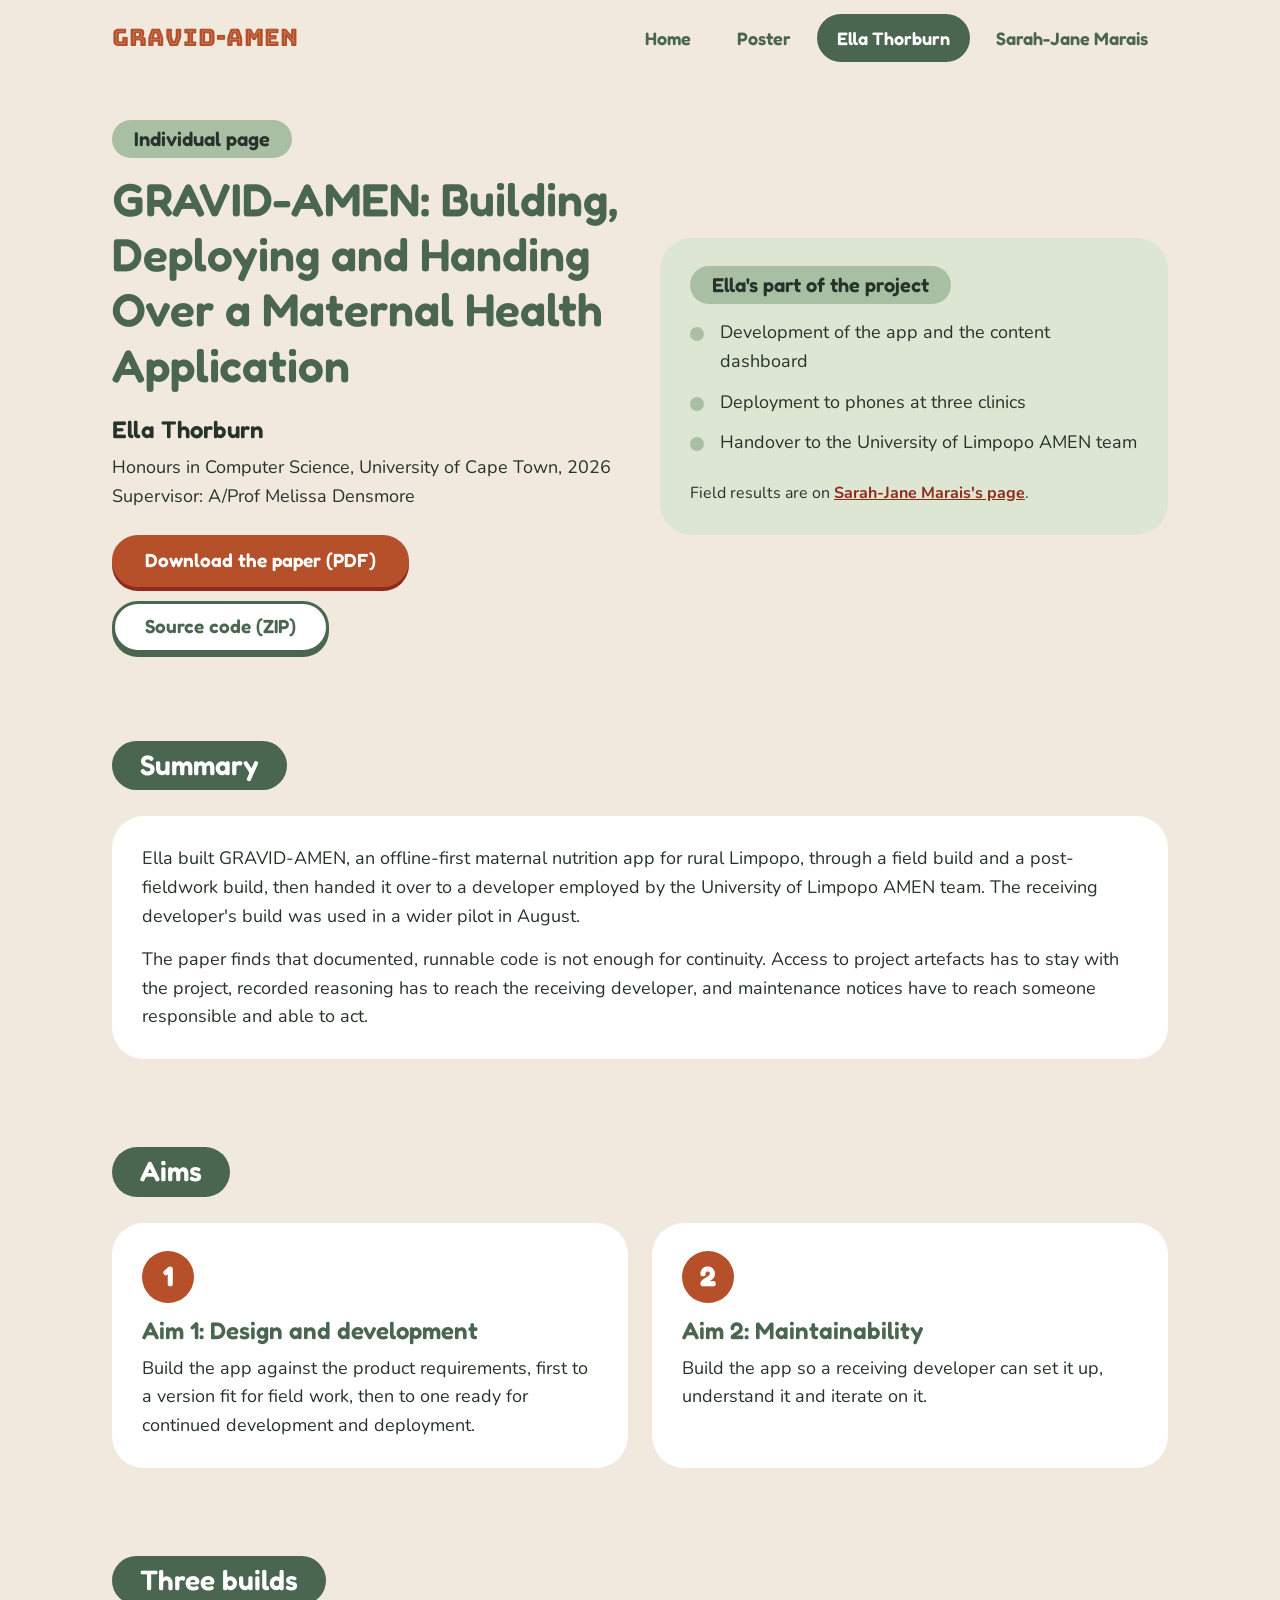
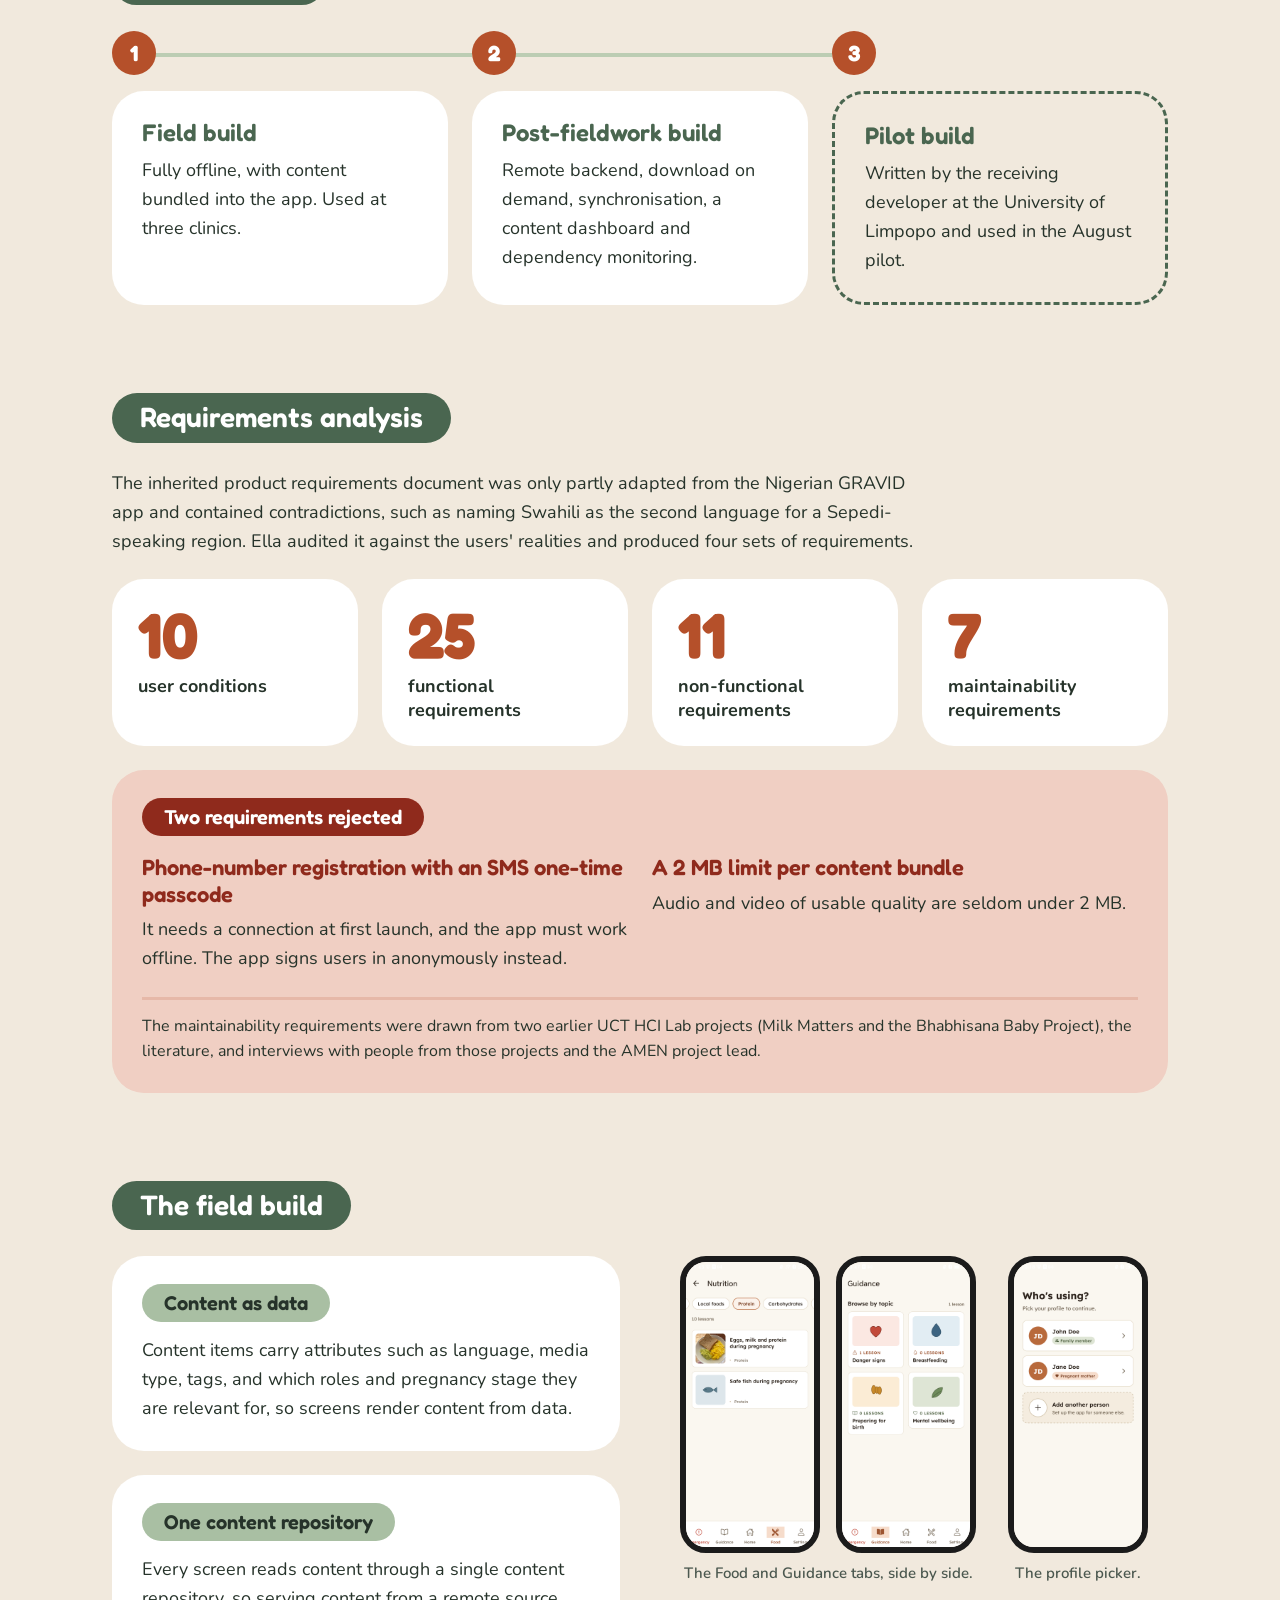
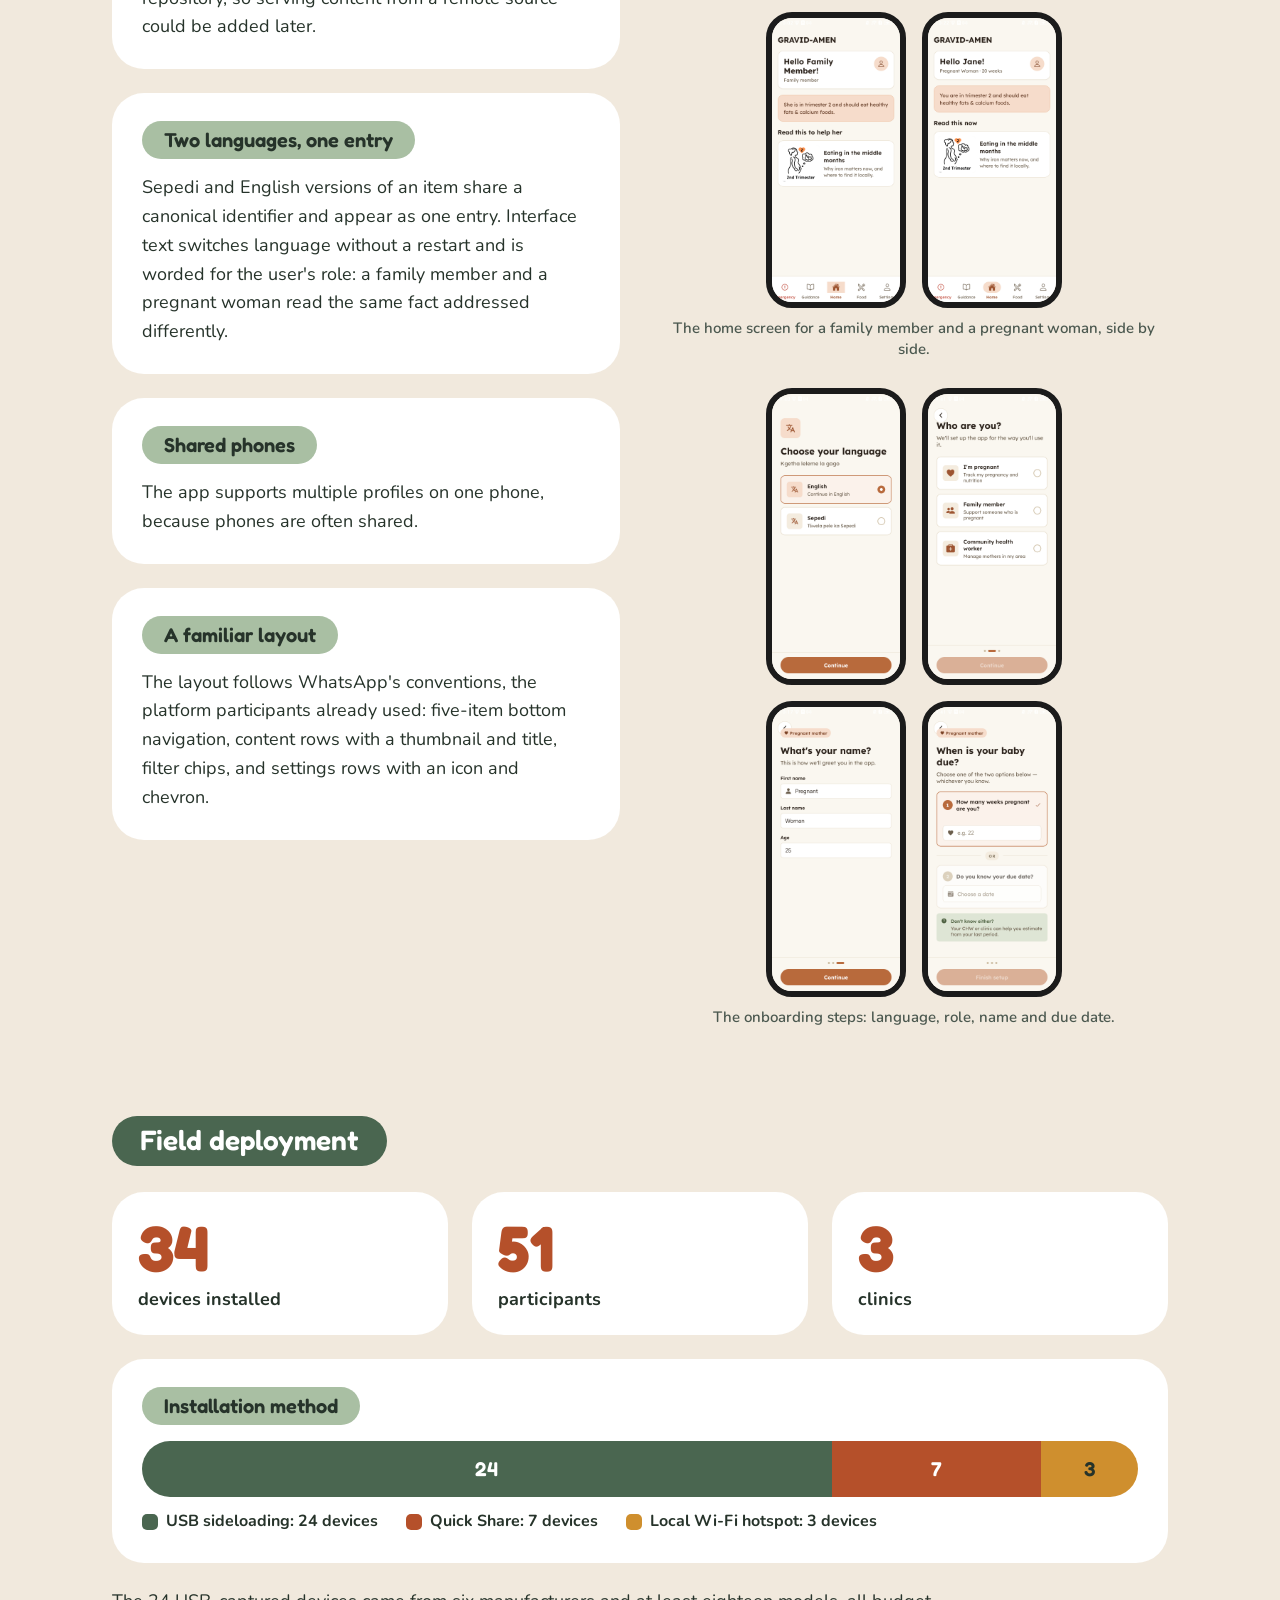
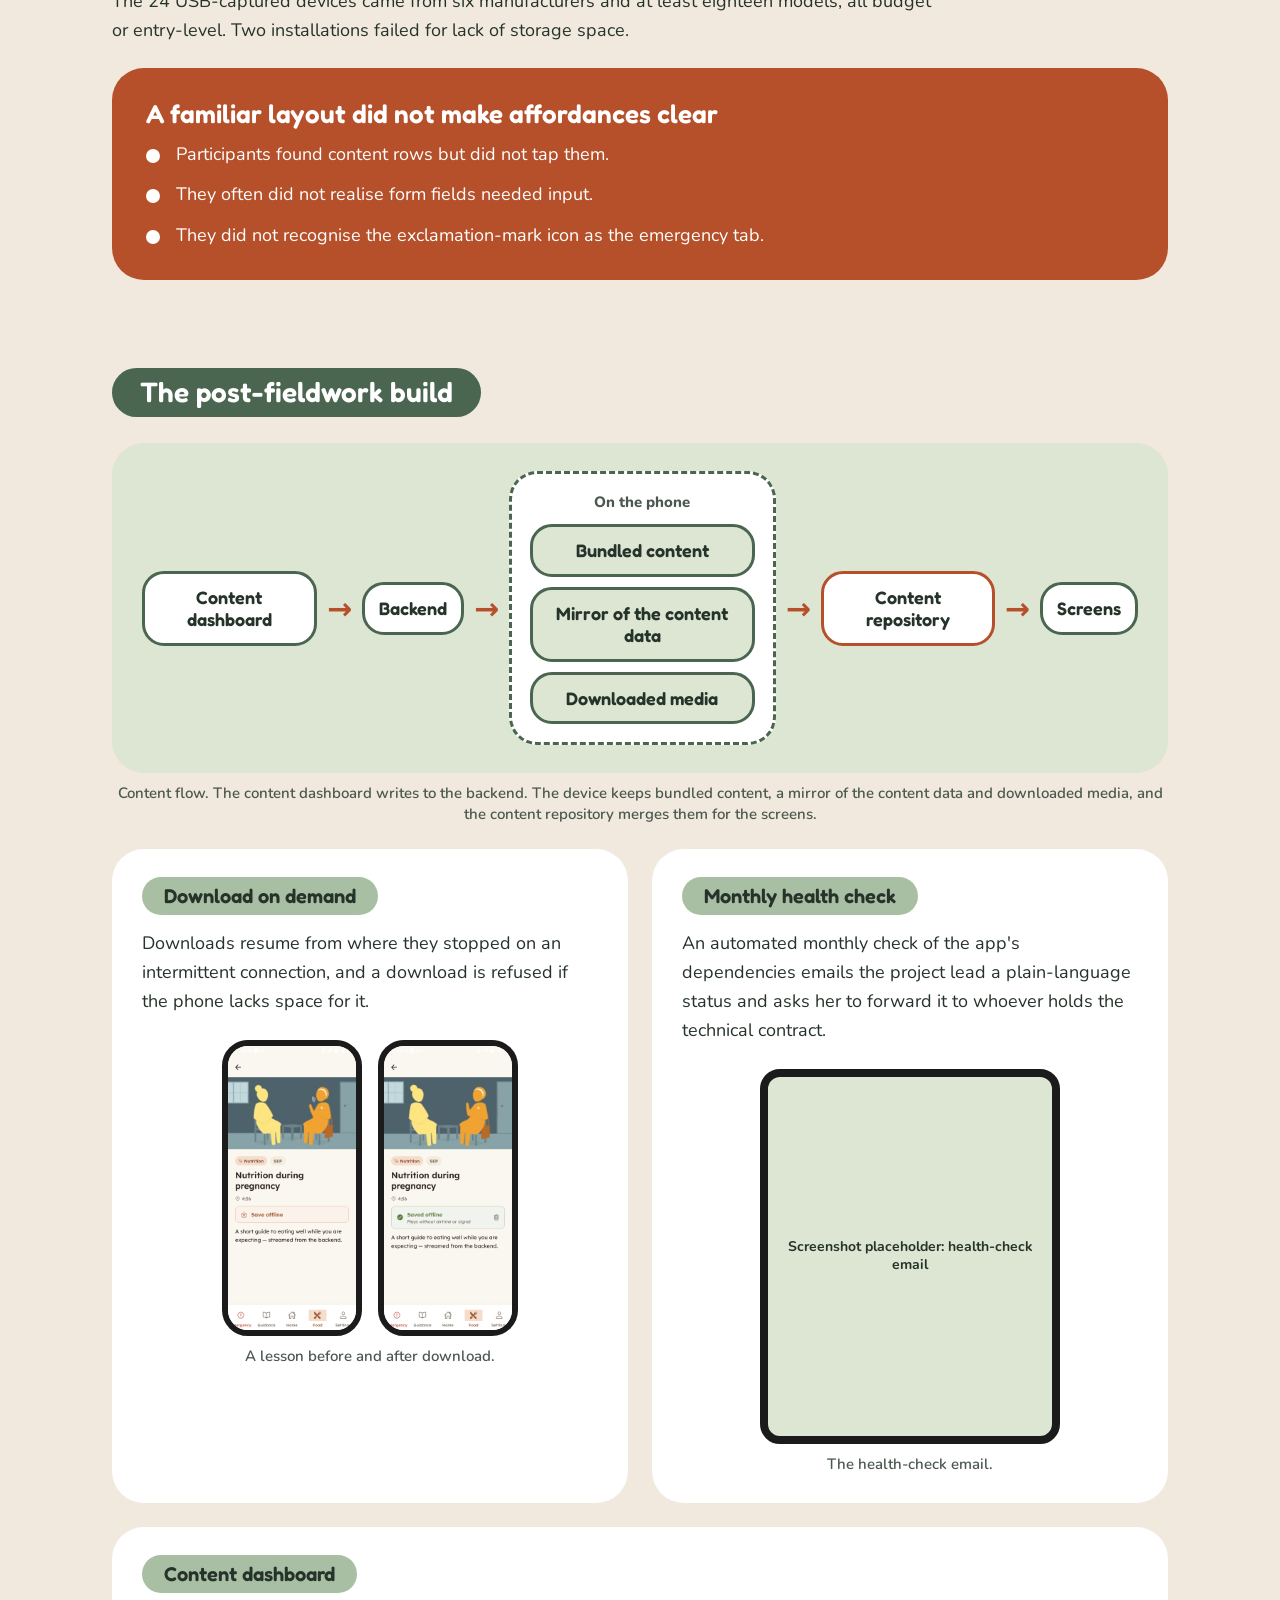
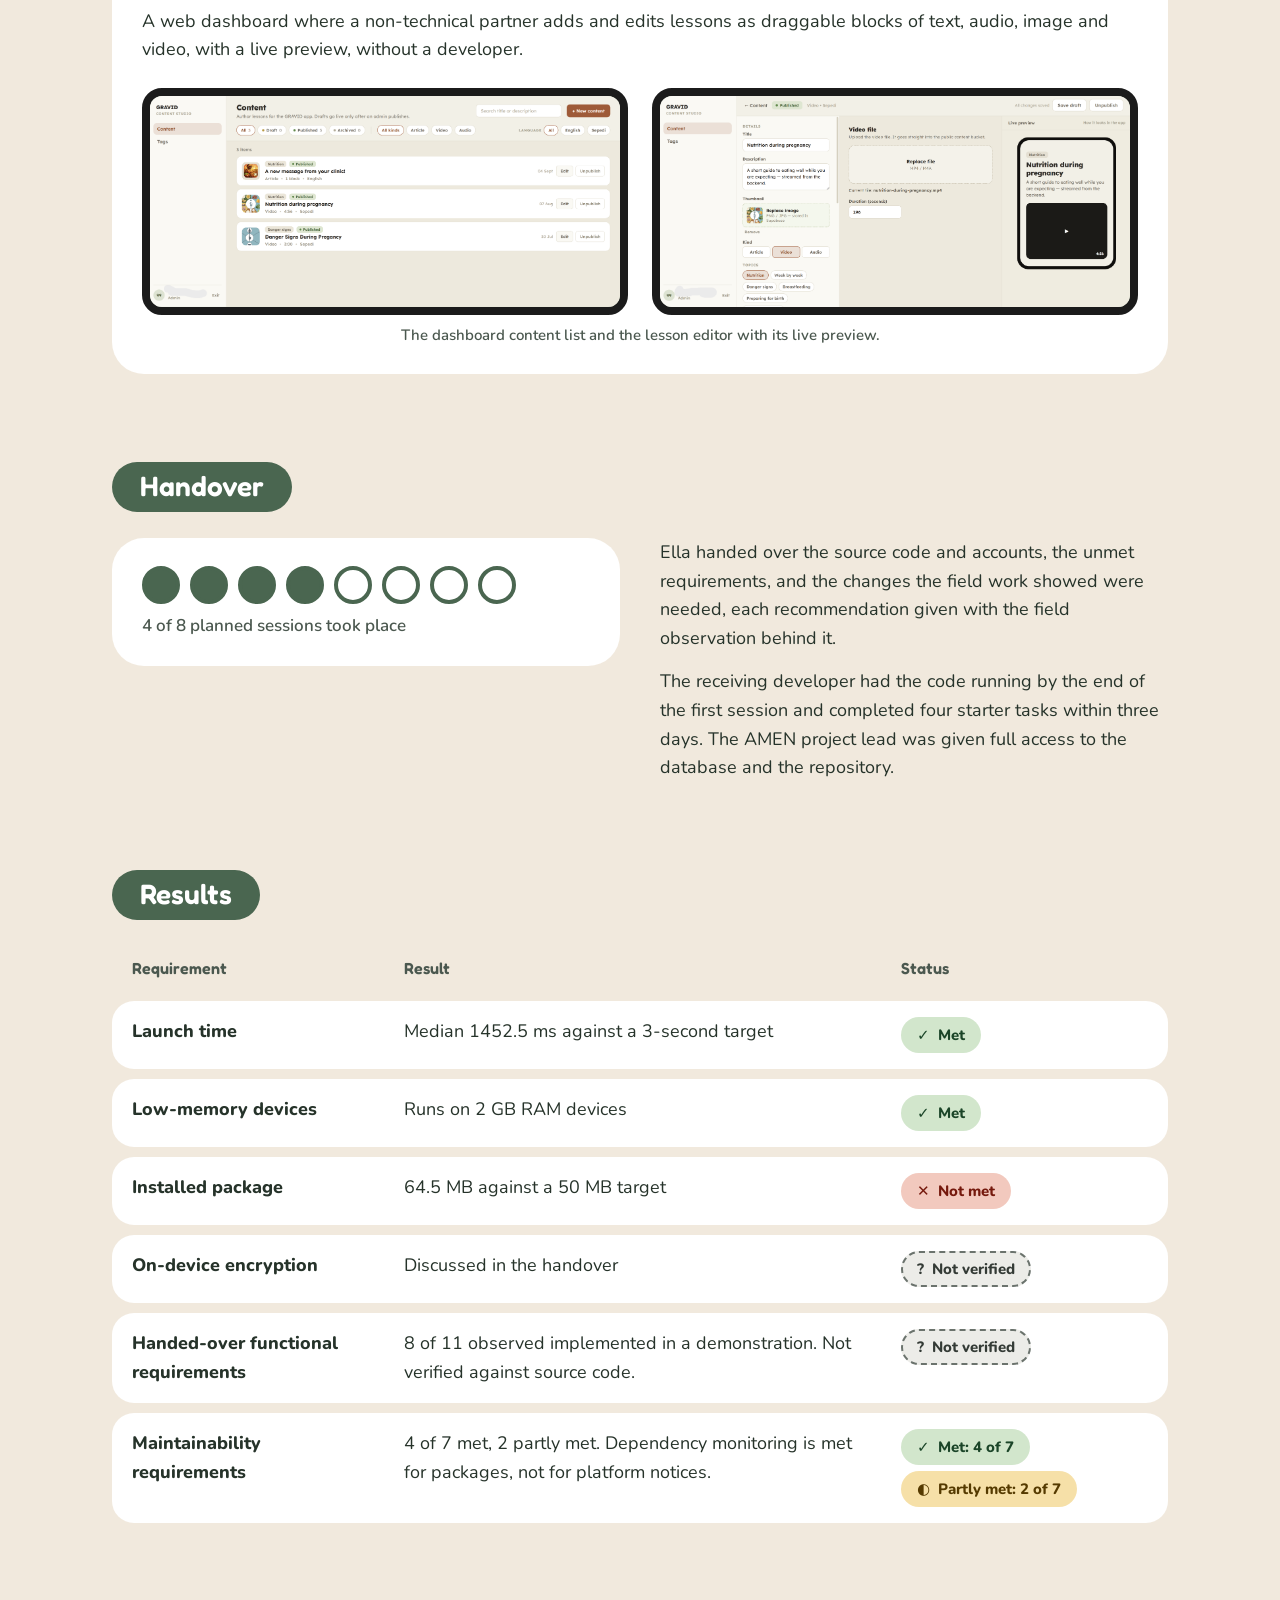
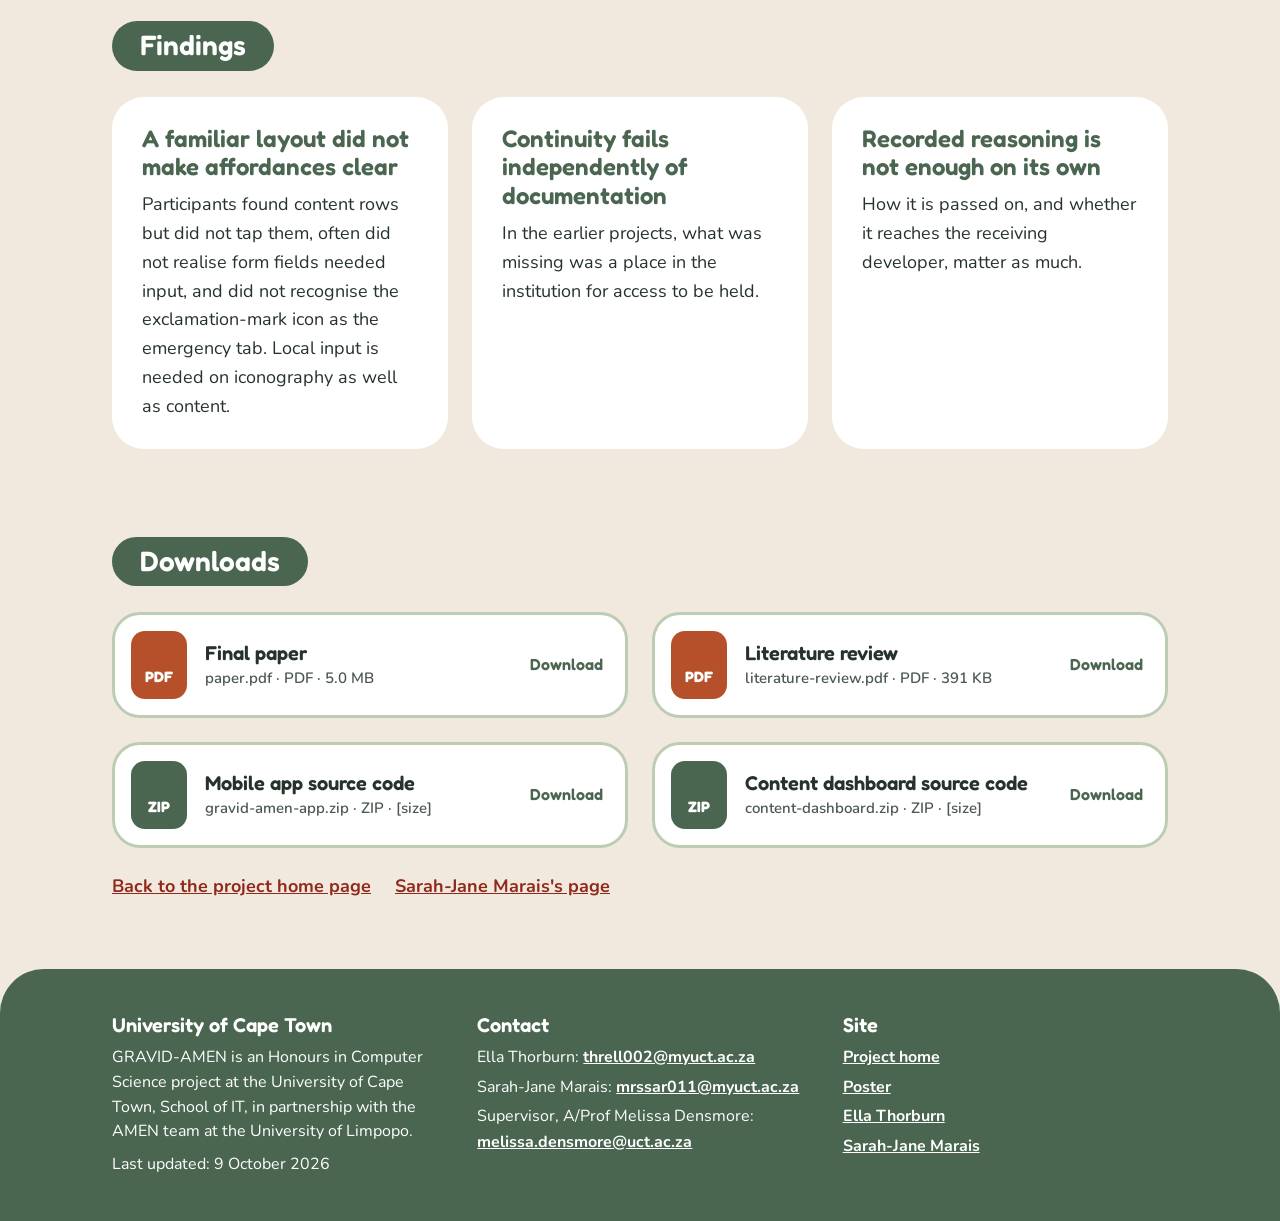
==== ella/index.html @ afd16f8b "initializing" ====
<!DOCTYPE html>
<html lang="en">
<head>
<meta charset="utf-8">
<meta name="viewport" content="width=device-width, initial-scale=1">
<title>Ella Thorburn | GRAVID-AMEN</title>
<meta name="description" content="Ella Thorburn's individual work on GRAVID-AMEN: building, deploying and handing over an offline-first maternal health application.">
<link rel="stylesheet" href="../css/style.css">
</head>
<body>
<a class="skip" href="#main">Skip to content</a>

<header class="nav-wrap">
<nav class="nav" aria-label="Main">
<a class="brand" href="../index.html">GRAVID-AMEN</a>
<ul class="nav-links">
<li><a href="../index.html">Home</a></li>
<li><a href="../poster.html">Poster</a></li>
<li><a class="cur" href="index.html" aria-current="page">Ella Thorburn</a></li>
<li><a href="../sarah/index.html">Sarah-Jane Marais</a></li>
</ul>
<details class="nav-menu">
<summary><span class="burger" aria-hidden="true"></span>Menu</summary>
<ul>
<li><a href="../index.html">Home</a></li>
<li><a href="../poster.html">Poster</a></li>
<li><a class="cur" href="index.html" aria-current="page">Ella Thorburn</a></li>
<li><a href="../sarah/index.html">Sarah-Jane Marais</a></li>
</ul>
</details>
</nav>
</header>

<main id="main">

<!-- 1. Header -->
<section class="sec" aria-labelledby="ella-h">
<div class="wrap">
<div class="split stretch">
<div>
<p class="pill-sub">Individual page</p>
<h1 class="page-title" id="ella-h">GRAVID-AMEN: Building, Deploying and Handing Over a Maternal Health Application</h1>
<p class="byline">Ella Thorburn</p>
<p>Honours in Computer Science, University of Cape Town, 2026<br>Supervisor: A/Prof Melissa Densmore</p>
<div class="row mt">
<a class="btn primary" href="docs/paper.pdf">Download the paper (PDF)</a>
<a class="btn secondary" href="#downloads">Source code (ZIP)</a>
</div>
</div>
<div class="card soft centre">
<h2 class="pill-sub">Ella's part of the project</h2>
<ul class="dots">
<li>Development of the app and the content dashboard</li>
<li>Deployment to phones at three clinics</li>
<li>Handover to the University of Limpopo AMEN team</li>
</ul>
<p class="small mt">Field results are on <a class="lnk" href="../sarah/index.html">Sarah-Jane Marais's page</a>.</p>
</div>
</div>
</div>
</section>

<!-- 2. Summary -->
<section class="sec" aria-labelledby="sum-h">
<div class="wrap">
<div class="sec-head"><h2 class="pill" id="sum-h">Summary</h2></div>
<div class="card">
<p>Ella built GRAVID-AMEN, an offline-first maternal nutrition app for rural Limpopo, through a field build and a post-fieldwork build, then handed it over to a developer employed by the University of Limpopo AMEN team. The receiving developer's build was used in a wider pilot in August.</p>
<p>The paper finds that documented, runnable code is not enough for continuity. Access to project artefacts has to stay with the project, recorded reasoning has to reach the receiving developer, and maintenance notices have to reach someone responsible and able to act.</p>
</div>
</div>
</section>

<!-- 3. Aims -->
<section class="sec" aria-labelledby="aims-h">
<div class="wrap">
<div class="sec-head"><h2 class="pill" id="aims-h">Aims</h2></div>
<div class="g2">
<div class="card"><div class="letter round" aria-hidden="true">1</div><h3>Aim 1: Design and development</h3><p>Build the app against the product requirements, first to a version fit for field work, then to one ready for continued development and deployment.</p></div>
<div class="card"><div class="letter round" aria-hidden="true">2</div><h3>Aim 2: Maintainability</h3><p>Build the app so a receiving developer can set it up, understand it and iterate on it.</p></div>
</div>
</div>
</section>

<!-- 4. Three builds -->
<section class="sec" aria-labelledby="builds-h">
<div class="wrap">
<div class="sec-head"><h2 class="pill" id="builds-h">Three builds</h2></div>
<ol class="tl">
<li class="tl-item">
<div class="tl-dot" aria-hidden="true">1</div>
<div class="card"><h3>Field build</h3><p>Fully offline, with content bundled into the app. Used at three clinics.</p></div>
</li>
<li class="tl-item">
<div class="tl-dot" aria-hidden="true">2</div>
<div class="card"><h3>Post-fieldwork build</h3><p>Remote backend, download on demand, synchronisation, a content dashboard and dependency monitoring.</p></div>
</li>
<li class="tl-item outline">
<div class="tl-dot" aria-hidden="true">3</div>
<div class="card"><h3>Pilot build</h3><p>Written by the receiving developer at the University of Limpopo and used in the August pilot.</p></div>
</li>
</ol>
</div>
</section>

<!-- 5. Requirements analysis -->
<section class="sec" aria-labelledby="req-h">
<div class="wrap">
<div class="sec-head"><h2 class="pill" id="req-h">Requirements analysis</h2></div>
<p class="measure">The inherited product requirements document was only partly adapted from the Nigerian GRAVID app and contained contradictions, such as naming Swahili as the second language for a Sepedi-speaking region. Ella audited it against the users' realities and produced four sets of requirements.</p>
<div class="g4 mt">
<div class="stat"><span class="num">10</span><span class="lbl">user conditions</span></div>
<div class="stat"><span class="num">25</span><span class="lbl">functional requirements</span></div>
<div class="stat"><span class="num">11</span><span class="lbl">non-functional requirements</span></div>
<div class="stat"><span class="num">7</span><span class="lbl">maintainability requirements</span></div>
</div>
<div class="card warm mt">
<h3 class="pill-sub brick">Two requirements rejected</h3>
<div class="g2">
<div>
<h4>Phone-number registration with an SMS one-time passcode</h4>
<p>It needs a connection at first launch, and the app must work offline. The app signs users in anonymously instead.</p>
</div>
<div>
<h4>A 2 MB limit per content bundle</h4>
<p>Audio and video of usable quality are seldom under 2 MB.</p>
</div>
</div>
<p class="small mt note-top">The maintainability requirements were drawn from two earlier UCT HCI Lab projects (Milk Matters and the Bhabhisana Baby Project), the literature, and interviews with people from those projects and the AMEN project lead.</p>
</div>
</div>
</section>

<!-- 6. The field build -->
<section class="sec" aria-labelledby="fb-h">
<div class="wrap">
<div class="sec-head"><h2 class="pill" id="fb-h">The field build</h2></div>
<div class="split">
<div class="stack">
<div class="card"><h3 class="pill-sub">Content as data</h3><p>Content items carry attributes such as language, media type, tags, and which roles and pregnancy stage they are relevant for, so screens render content from data.</p></div>
<div class="card"><h3 class="pill-sub">One content repository</h3><p>Every screen reads content through a single content repository, so serving content from a remote source could be added later.</p></div>
<div class="card"><h3 class="pill-sub">Two languages, one entry</h3><p>Sepedi and English versions of an item share a canonical identifier and appear as one entry. Interface text switches language without a restart and is worded for the user's role: a family member and a pregnant woman read the same fact addressed differently.</p></div>
<div class="card"><h3 class="pill-sub">Shared phones</h3><p>The app supports multiple profiles on one phone, because phones are often shared.</p></div>
<div class="card"><h3 class="pill-sub">A familiar layout</h3><p>The layout follows WhatsApp's conventions, the platform participants already used: five-item bottom navigation, content rows with a thumbnail and title, filter chips, and settings rows with an icon and chevron.</p></div>
</div>
<div class="figs">
<figure class="fig">
<div class="shots">
<a class="phone sm shot" href="../images/app-food-filter.jpg"><img src="../images/app-food-filter.jpg" alt="The Food tab: the Nutrition lesson list with the Protein filter chip selected, showing two lessons as rows with a thumbnail and title" width="720" height="1600"></a>
<a class="phone sm shot" href="../images/app-guidance.jpg"><img src="../images/app-guidance.jpg" alt="The Guidance tab: a grid of four topic tiles, Danger signs, Breastfeeding, Preparing for birth and Mental wellbeing" width="720" height="1600"></a>
</div>
<figcaption class="cap">The Food and Guidance tabs, side by side.</figcaption>
</figure>
<figure class="fig">
<div class="shots">
<a class="phone sm shot" href="../images/app-profile-picker.jpg"><img src="../images/app-profile-picker.jpg" alt="The profile picker, titled Who's using?, listing a family member profile and a pregnant mother profile, with an option to add another person" width="720" height="1600"></a>
</div>
<figcaption class="cap">The profile picker.</figcaption>
</figure>
<figure class="fig">
<div class="shots">
<a class="phone sm shot" href="../images/app-home-family.jpg"><img src="../images/app-home-family.jpg" alt="Home screen for a family member: Hello Family Member! She is in trimester 2 and should eat healthy fats and calcium foods. Read this to help her." width="720" height="1600"></a>
<a class="phone sm shot" href="../images/app-home-pregnant.jpg"><img src="../images/app-home-pregnant.jpg" alt="Home screen for a pregnant woman: Hello Jane! You are in trimester 2 and should eat healthy fats and calcium foods. Read this now." width="720" height="1600"></a>
</div>
<figcaption class="cap">The home screen for a family member and a pregnant woman, side by side.</figcaption>
</figure>
<figure class="fig">
<div class="shots two">
<a class="phone sm shot" href="../images/app-onboarding-1-language.jpg"><img src="../images/app-onboarding-1-language.jpg" alt="Onboarding: choose your language, English or Sepedi" width="720" height="1600"></a>
<a class="phone sm shot" href="../images/app-onboarding-2-role.jpg"><img src="../images/app-onboarding-2-role.jpg" alt="Onboarding: Who are you? I'm pregnant, Family member, or Community health worker" width="720" height="1600"></a>
<a class="phone sm shot" href="../images/app-onboarding-3-name.jpg"><img src="../images/app-onboarding-3-name.jpg" alt="Onboarding: What's your name? Fields for first name, last name and age" width="720" height="1600"></a>
<a class="phone sm shot" href="../images/app-onboarding-4-due-date.jpg"><img src="../images/app-onboarding-4-due-date.jpg" alt="Onboarding: When is your baby due? Enter weeks pregnant or choose a due date" width="720" height="1600"></a>
</div>
<figcaption class="cap">The onboarding steps: language, role, name and due date.</figcaption>
</figure>
</div>
</div>
</div>
</section>

<!-- 7. Field deployment -->
<section class="sec" aria-labelledby="fd-h">
<div class="wrap">
<div class="sec-head"><h2 class="pill" id="fd-h">Field deployment</h2></div>
<div class="g3">
<div class="stat"><span class="num">34</span><span class="lbl">devices installed</span></div>
<div class="stat"><span class="num">51</span><span class="lbl">participants</span></div>
<div class="stat"><span class="num">3</span><span class="lbl">clinics</span></div>
</div>
<div class="card mt">
<h3 class="pill-sub">Installation method</h3>
<div class="bar" role="img" aria-label="Stacked bar of installation method: 24 devices by USB sideloading, 7 by Quick Share, 3 by local Wi-Fi hotspot">
<div class="c-sage f24">24</div>
<div class="c-terra f7">7</div>
<div class="c-gold f3">3</div>
</div>
<ul class="legend">
<li><span class="sw c-sage"></span>USB sideloading: 24 devices</li>
<li><span class="sw c-terra"></span>Quick Share: 7 devices</li>
<li><span class="sw c-gold"></span>Local Wi-Fi hotspot: 3 devices</li>
</ul>
</div>
<p class="mt measure">The 24 USB-captured devices came from six manufacturers and at least eighteen models, all budget or entry-level. Two installations failed for lack of storage space.</p>
<div class="band mt">
<h3>A familiar layout did not make affordances clear</h3>
<ul class="dots white">
<li>Participants found content rows but did not tap them.</li>
<li>They often did not realise form fields needed input.</li>
<li>They did not recognise the exclamation-mark icon as the emergency tab.</li>
</ul>
</div>
</div>
</section>

<!-- 8. The post-fieldwork build -->
<section class="sec" aria-labelledby="pf-h">
<div class="wrap">
<div class="sec-head"><h2 class="pill" id="pf-h">The post-fieldwork build</h2></div>

<figure class="fig">
<!-- Diagram to be supplied: replace the inner .flow div with
     <img src="../images/content-flow.svg" alt="..." width="..." height="..."> -->
<div class="card soft">
<div class="flow" role="img" aria-label="Content flow diagram: the content dashboard writes to the backend. On the phone, bundled content, a mirror of the content data and downloaded media are merged by the content repository for the screens.">
<div class="fbox">Content dashboard</div>
<span class="arrow" aria-hidden="true">→</span>
<div class="fbox">Backend</div>
<span class="arrow" aria-hidden="true">→</span>
<div class="fdev">
<span class="tag">On the phone</span>
<div class="fbox soft">Bundled content</div>
<div class="fbox soft">Mirror of the content data</div>
<div class="fbox soft">Downloaded media</div>
</div>
<span class="arrow" aria-hidden="true">→</span>
<div class="fbox accent">Content repository</div>
<span class="arrow" aria-hidden="true">→</span>
<div class="fbox">Screens</div>
</div>
</div>
<figcaption class="cap">Content flow. The content dashboard writes to the backend. The device keeps bundled content, a mirror of the content data and downloaded media, and the content repository merges them for the screens.</figcaption>
</figure>

<div class="g2 mt">
<div class="card">
<h3 class="pill-sub">Download on demand</h3>
<p>Downloads resume from where they stopped on an intermittent connection, and a download is refused if the phone lacks space for it.</p>
<figure class="fig mt">
<div class="shots">
<a class="phone sm shot" href="../images/app-lesson-before-download.jpg"><img src="../images/app-lesson-before-download.jpg" alt="A video lesson, Nutrition during pregnancy, with a Save offline button" width="720" height="1600"></a>
<a class="phone sm shot" href="../images/app-lesson-after-download.jpg"><img src="../images/app-lesson-after-download.jpg" alt="The same lesson marked Saved offline: plays without airtime or signal, with a delete button" width="720" height="1600"></a>
</div>
<figcaption class="cap">A lesson before and after download.</figcaption>
</figure>
</div>
<div class="card wide">
<h3 class="pill-sub">Content dashboard</h3>
<p>A web dashboard where a non-technical partner adds and edits lessons as draggable blocks of text, audio, image and video, with a live preview, without a developer.</p>
<figure class="fig mt">
<div class="g2">
<a class="win shot" href="../images/dashboard-content-list.png"><img src="../images/dashboard-content-list.png" alt="The content dashboard list: three published lessons with status, type and language filters, and Edit and Unpublish buttons" width="1428" height="641"></a>
<a class="win shot" href="../images/dashboard-editor.png"><img src="../images/dashboard-editor.png" alt="The lesson editor: title, description, thumbnail, kind and topic fields on the left, a video upload in the middle and a live phone preview on the right" width="1425" height="639"></a>
</div>
<figcaption class="cap">The dashboard content list and the lesson editor with its live preview.</figcaption>
</figure>
</div>
<div class="card">
<h3 class="pill-sub">Monthly health check</h3>
<p>An automated monthly check of the app's dependencies emails the project lead a plain-language status and asks her to forward it to whoever holds the technical contract.</p>
<figure class="fig mt">
<!-- Screenshot to be supplied: replace this div with
     <a class="win shot" href="../images/health-check-email.png"><img src="../images/health-check-email.png" alt="..." width="..." height="..."></a> -->
<div class="win tall" role="img" aria-label="Screenshot of the health-check email">Screenshot placeholder: health-check email</div>
<figcaption class="cap">The health-check email.</figcaption>
</figure>
</div>
</div>
</div>
</section>

<!-- 9. Handover -->
<section class="sec" aria-labelledby="ho-h">
<div class="wrap">
<div class="sec-head"><h2 class="pill" id="ho-h">Handover</h2></div>
<div class="split">
<figure class="fig card">
<div class="sessions" role="img" aria-label="Eight session markers: four filled, four outlined">
<span class="sess on"></span><span class="sess on"></span><span class="sess on"></span><span class="sess on"></span>
<span class="sess"></span><span class="sess"></span><span class="sess"></span><span class="sess"></span>
</div>
<figcaption class="cap left">4 of 8 planned sessions took place</figcaption>
</figure>
<div>
<p>Ella handed over the source code and accounts, the unmet requirements, and the changes the field work showed were needed, each recommendation given with the field observation behind it.</p>
<p>The receiving developer had the code running by the end of the first session and completed four starter tasks within three days. The AMEN project lead was given full access to the database and the repository.</p>
</div>
</div>
</div>
</section>

<!-- 10. Results -->
<section class="sec" aria-labelledby="res-h">
<div class="wrap">
<div class="sec-head"><h2 class="pill" id="res-h">Results</h2></div>
<table class="rt">
<caption class="vh">Requirements status</caption>
<thead><tr><th scope="col">Requirement</th><th scope="col">Result</th><th scope="col">Status</th></tr></thead>
<tbody>
<tr>
<td data-label="Requirement">Launch time</td>
<td data-label="Result">Median 1452.5 ms against a 3-second target</td>
<td data-label="Status"><span class="chip met"><span aria-hidden="true">✓</span>Met</span></td>
</tr>
<tr>
<td data-label="Requirement">Low-memory devices</td>
<td data-label="Result">Runs on 2 GB RAM devices</td>
<td data-label="Status"><span class="chip met"><span aria-hidden="true">✓</span>Met</span></td>
</tr>
<tr>
<td data-label="Requirement">Installed package</td>
<td data-label="Result">64.5 MB against a 50 MB target</td>
<td data-label="Status"><span class="chip notmet"><span aria-hidden="true">✕</span>Not met</span></td>
</tr>
<tr>
<td data-label="Requirement">On-device encryption</td>
<td data-label="Result">Discussed in the handover</td>
<td data-label="Status"><span class="chip nv"><span aria-hidden="true">?</span>Not verified</span></td>
</tr>
<tr>
<td data-label="Requirement">Handed-over functional requirements</td>
<td data-label="Result">8 of 11 observed implemented in a demonstration. Not verified against source code.</td>
<td data-label="Status"><span class="chip nv"><span aria-hidden="true">?</span>Not verified</span></td>
</tr>
<tr>
<td data-label="Requirement">Maintainability requirements</td>
<td data-label="Result">4 of 7 met, 2 partly met. Dependency monitoring is met for packages, not for platform notices.</td>
<td data-label="Status"><div class="chips"><span class="chip met"><span aria-hidden="true">✓</span>Met: 4 of 7</span><span class="chip partly"><span aria-hidden="true">◐</span>Partly met: 2 of 7</span></div></td>
</tr>
</tbody>
</table>
</div>
</section>

<!-- 11. Findings -->
<section class="sec" aria-labelledby="find-h">
<div class="wrap">
<div class="sec-head"><h2 class="pill" id="find-h">Findings</h2></div>
<div class="g3">
<div class="card"><h3>A familiar layout did not make affordances clear</h3><p>Participants found content rows but did not tap them, often did not realise form fields needed input, and did not recognise the exclamation-mark icon as the emergency tab. Local input is needed on iconography as well as content.</p></div>
<div class="card"><h3>Continuity fails independently of documentation</h3><p>In the earlier projects, what was missing was a place in the institution for access to be held.</p></div>
<div class="card"><h3>Recorded reasoning is not enough on its own</h3><p>How it is passed on, and whether it reaches the receiving developer, matter as much.</p></div>
</div>
</div>
</section>

<!-- 12. Downloads -->
<section class="sec" id="downloads" aria-labelledby="dl-h">
<div class="wrap">
<div class="sec-head"><h2 class="pill" id="dl-h">Downloads</h2></div>
<div class="g2">
<a class="dl" href="docs/paper.pdf"><span class="dl-ico" aria-hidden="true">PDF</span><span class="dl-txt"><span class="dl-name">Final paper</span><span class="dl-meta">paper.pdf · PDF · 5.0 MB</span></span><span class="dl-go">Download</span></a>
<a class="dl" href="docs/literature-review.pdf"><span class="dl-ico" aria-hidden="true">PDF</span><span class="dl-txt"><span class="dl-name">Literature review</span><span class="dl-meta">literature-review.pdf · PDF · 391 KB</span></span><span class="dl-go">Download</span></a>
<a class="dl" href="../downloads/gravid-amen-app.zip"><span class="dl-ico zip" aria-hidden="true">ZIP</span><span class="dl-txt"><span class="dl-name">Mobile app source code</span><span class="dl-meta">gravid-amen-app.zip · ZIP · [size]</span></span><span class="dl-go">Download</span></a>
<a class="dl" href="../downloads/content-dashboard.zip"><span class="dl-ico zip" aria-hidden="true">ZIP</span><span class="dl-txt"><span class="dl-name">Content dashboard source code</span><span class="dl-meta">content-dashboard.zip · ZIP · [size]</span></span><span class="dl-go">Download</span></a>
</div>
<!-- If the content dashboard is hosted, uncomment this block and set the address:
<div class="mt narrow">
<a class="dl" href="https://EXAMPLE/"><span class="dl-ico ext" aria-hidden="true">WEB</span><span class="dl-txt"><span class="dl-name">Live content dashboard (external, non-permanent link)</span><span class="dl-meta">Hosted web application</span></span></a>
</div>
-->
<div class="row links mt">
<a class="lnk" href="../index.html">Back to the project home page</a>
<a class="lnk" href="../sarah/index.html">Sarah-Jane Marais's page</a>
</div>
</div>
</section>

</main>

<footer class="foot">
<div class="in">
<div>
<h2>University of Cape Town</h2>
<p>GRAVID-AMEN is an Honours in Computer Science project at the University of Cape Town, School of IT, in partnership with the AMEN team at the University of Limpopo.</p>
<p>Last updated: <time datetime="2026-10-09">9 October 2026</time></p>
</div>
<div>
<h2>Contact</h2>
<ul>
<li>Ella Thorburn: <a href="mailto:threll002@myuct.ac.za">threll002@myuct.ac.za</a></li>
<li>Sarah-Jane Marais: <a href="mailto:mrssar011@myuct.ac.za">mrssar011@myuct.ac.za</a></li>
<li>Supervisor, A/Prof Melissa Densmore: <a href="mailto:melissa.densmore@uct.ac.za">melissa.densmore@uct.ac.za</a></li>
</ul>
</div>
<div>
<h2>Site</h2>
<ul>
<li><a href="../index.html">Project home</a></li>
<li><a href="../poster.html">Poster</a></li>
<li><a href="index.html">Ella Thorburn</a></li>
<li><a href="../sarah/index.html">Sarah-Jane Marais</a></li>
</ul>
</div>
</div>
</footer>
</body>
</html>
---- css/style.css ----
/* GRAVID-AMEN shared stylesheet.
   The palette and fonts are set once, in :root. */

/* Fonts: self-hosted, SIL Open Font License (see fonts/OFL-*.txt) */
@font-face {
  font-family: "Fredoka";
  src: url("../fonts/fredoka-latin-wght.woff2") format("woff2");
  font-weight: 300 700;
  font-style: normal;
  font-display: swap;
}
@font-face {
  font-family: "Nunito";
  src: url("../fonts/nunito-latin-wght.woff2") format("woff2");
  font-weight: 200 1000;
  font-style: normal;
  font-display: swap;
}
@font-face {
  font-family: "Bungee Inline";
  src: url("../fonts/bungee-inline-latin-400.woff2") format("woff2");
  font-weight: 400;
  font-style: normal;
  font-display: swap;
}

:root {
  --cream: #F1E9DD;
  --card: #FFFFFF;
  --ink: #26332A;
  --muted: #4B584F;
  --sage: #4A6650;
  --sage-mid: #A9BFA3;
  --sage-soft: #DCE6D2;
  --sage-line: #BCCDB3;
  --terra: #B5502A;
  --brick: #8F2A1C;
  --gold: #CF8F2E;
  --blush: #F0CFC3;
  --blush-line: #E6B8A8;
  --track: #EFE6D8;
  --frame: #1B1B1B;
  --font-head: "Fredoka", system-ui, sans-serif;
  --font-body: "Nunito", system-ui, sans-serif;
  --font-logo: "Bungee Inline", "Fredoka", system-ui, sans-serif;
}

*, *::before, *::after { box-sizing: border-box; }

html { scroll-behavior: smooth; }
body {
  margin: 0;
  background: var(--cream);
  color: var(--ink);
  font-family: var(--font-body);
  font-size: 18px;
  line-height: 1.6;
}
h1, h2, h3, h4 { font-family: var(--font-head); font-weight: 600; line-height: 1.2; margin: 0; }
p { margin: 0 0 14px; }
p:last-child { margin-bottom: 0; }
ul, ol { margin: 0; padding: 0; list-style: none; }
img { max-width: 100%; }
a:focus-visible, summary:focus-visible { outline: 4px solid var(--brick); outline-offset: 3px; }

.skip { position: absolute; left: -9999px; top: 8px; background: var(--card); color: var(--brick); font-weight: 800; padding: 10px 18px; border-radius: 999px; z-index: 10; }
.skip:focus { left: 8px; }
.vh { position: absolute; left: -9999px; }

.wrap { max-width: 1120px; margin: 0 auto; padding: 0 32px; }
.sec { padding: 44px 0; }
.sec-head { margin-bottom: 26px; }
.stack { display: grid; gap: 24px; }
.stack-s { display: grid; gap: 12px; }
.row { display: flex; flex-wrap: wrap; gap: 14px; align-items: center; }
.row.links { gap: 12px 24px; }
.mt { margin-top: 24px; }
.muted { color: var(--muted); }
.lnk { color: var(--brick); font-weight: 700; }
.small { font-size: 16px; }
.measure { max-width: 820px; }
.narrow { max-width: 560px; }
.fig.fig-narrow { max-width: 560px; margin-left: auto; margin-right: auto; }

/* Pills */
.pill { display: inline-block; margin: 0; background: var(--sage); color: #fff; font-family: var(--font-head); font-weight: 600; font-size: 28px; padding: 8px 28px; border-radius: 999px; }
.pill-sub { display: inline-block; margin: 0; background: var(--sage-mid); color: var(--ink); font-family: var(--font-head); font-weight: 600; font-size: 20px; line-height: 1.3; padding: 6px 22px; border-radius: 999px; }
.pill-sub.brick { background: var(--brick); color: #fff; }

/* Cards and bands */
.card { background: var(--card); border-radius: 32px; padding: 28px 30px; }
.card.soft { background: var(--sage-soft); }
.card.warm { background: var(--blush); }
.card.ph-card { background: transparent; border: 3px dashed var(--sage-line); }
.card.centre { align-self: center; }
.card > .pill-sub { margin-bottom: 14px; }
.card h3 { font-size: 24px; color: var(--sage); margin-bottom: 8px; }
.card h3.pill-sub { font-size: 20px; color: var(--ink); margin-bottom: 14px; }
.card h3.pill-sub.brick { color: #fff; margin-bottom: 18px; }
.card h4 { font-size: 22px; color: var(--brick); margin-bottom: 8px; }
.card .btn { margin-top: 6px; }
.note-top { border-top: 3px solid var(--blush-line); padding-top: 14px; }
.band { background: var(--terra); color: #fff; border-radius: 32px; padding: 30px 34px; }
.band h3 { color: #fff; font-size: 26px; margin-bottom: 10px; }

.g2, .g3, .g4 { display: grid; gap: 24px; }
.g2 { grid-template-columns: repeat(auto-fit, minmax(min(340px, 100%), 1fr)); }
.g3 { grid-template-columns: repeat(auto-fit, minmax(min(280px, 100%), 1fr)); }
.g4 { grid-template-columns: repeat(auto-fit, minmax(min(200px, 100%), 1fr)); }
.split { display: grid; gap: 40px; align-items: start; grid-template-columns: repeat(auto-fit, minmax(min(420px, 100%), 1fr)); }
.split.stretch { align-items: stretch; }
.g2 > .wide { grid-column: 1 / -1; order: 1; }

/* Lettered and numbered markers */
.letter { width: 52px; height: 52px; border-radius: 16px; background: var(--sage); color: #fff; font-family: var(--font-head); font-weight: 700; font-size: 28px; display: grid; place-items: center; margin-bottom: 14px; }
.letter.round { border-radius: 50%; background: var(--terra); }

/* Statistics */
.num { display: block; font-family: var(--font-head); font-weight: 700; font-size: 64px; line-height: 1; color: var(--terra); }
.stat { background: var(--card); border-radius: 32px; padding: 24px 26px; }
.stat .lbl { display: block; margin-top: 8px; font-weight: 700; line-height: 1.3; }
.stat.soft { background: var(--sage-soft); }
.stat.tag { font-family: var(--font-head); font-weight: 600; font-size: 22px; line-height: 1.3; }

/* Segmented bars: every segment carries its number as text */
.bar { display: flex; border-radius: 999px; overflow: hidden; min-height: 56px; font-family: var(--font-head); font-weight: 600; font-size: 20px; }
.bar > div { display: flex; align-items: center; justify-content: center; text-align: center; padding: 8px 6px; min-width: 0; line-height: 1.2; }
.card .bar { margin-top: 2px; }
.f21 { flex: 21 1 0; }
.f16 { flex: 16 1 0; }
.f14 { flex: 14 1 0; }
.f24 { flex: 24 1 0; }
.f7 { flex: 7 1 0; }
.f3 { flex: 3 1 0; }
.c-gold { background: var(--gold); color: var(--ink); }
.c-terra { background: var(--terra); color: #fff; }
.c-brick { background: var(--brick); color: #fff; }
.c-sage { background: var(--sage); color: #fff; }
.legend { display: flex; flex-wrap: wrap; gap: 8px 28px; margin-top: 12px; font-weight: 700; font-size: 16px; }
.legend li { display: inline-flex; align-items: center; gap: 8px; }
.sw { width: 16px; height: 16px; border-radius: 5px; display: inline-block; flex: none; }

/* Horizontal bar chart: the value is printed inside each bar */
.hbar { display: grid; grid-template-columns: minmax(96px, 150px) 1fr; gap: 10px 14px; align-items: center; font-weight: 700; font-size: 16px; }
.hbar .trk { background: var(--track); border-radius: 6px; height: 28px; }
.hbar .fill { height: 100%; border-radius: 6px; background: var(--terra); color: #fff; display: flex; align-items: center; justify-content: flex-end; padding: 0 10px; font-family: var(--font-head); }
.hbar .fill.brick { background: var(--brick); }
.w98 { width: 98%; }
.w68 { width: 68%; }

/* Buttons */
.btn { display: inline-flex; align-items: center; justify-content: center; min-height: 52px; padding: 6px 30px; border-radius: 999px; font-family: var(--font-head); font-weight: 600; font-size: 19px; line-height: 1.2; text-decoration: none; text-align: center; }
.btn.primary { background: var(--terra); color: #fff; border: 3px solid var(--terra); box-shadow: 0 4px 0 var(--brick); }
.btn.secondary { background: var(--card); color: var(--sage); border: 3px solid var(--sage); box-shadow: 0 4px 0 var(--sage); }
.btn:hover { filter: brightness(0.93); }

/* Download card: file name, format, size */
.dl { display: flex; align-items: center; gap: 18px; background: var(--card); border: 3px solid var(--sage-line); border-radius: 28px; padding: 16px 22px 16px 16px; text-decoration: none; color: var(--ink); }
a.dl:hover { border-color: var(--sage); }
.dl-ico { flex: none; width: 56px; height: 68px; border-radius: 14px; background: var(--terra); color: #fff; font-family: var(--font-head); font-weight: 700; font-size: 15px; display: grid; place-items: end center; padding-bottom: 10px; }
.dl-ico.zip { background: var(--sage); }
.dl-ico.ext { background: var(--gold); color: var(--ink); }
.dl-txt { min-width: 0; }
.dl-name { display: block; font-family: var(--font-head); font-weight: 600; font-size: 20px; line-height: 1.25; }
.dl-meta { display: block; font-size: 15px; color: var(--muted); font-weight: 600; overflow-wrap: anywhere; }
.dl-go { margin-left: auto; flex: none; font-family: var(--font-head); font-weight: 600; color: var(--sage); font-size: 16px; }

/* Figures, frames and placeholders */
.fig { margin: 0; }
.fig.mt { margin-top: 24px; }
.cap { font-size: 15px; line-height: 1.4; color: var(--muted); margin-top: 10px; text-align: center; font-weight: 600; }
.cap.on-dark { color: #fff; }
.cap.left { text-align: left; font-size: 17px; }
.ph { display: grid; place-items: center; text-align: center; padding: 20px; background: var(--sage-soft); color: var(--ink); font-weight: 700; font-size: 15px; line-height: 1.35; }
.ph.chart { border-radius: 24px; min-height: 220px; }
.photo { border: 10px solid var(--gold); border-radius: 36px; overflow: hidden; background: var(--gold); }
.photo .ph { min-height: 340px; }
.photo img { display: block; width: 100%; height: auto; }
.poster-img { display: block; width: 100%; height: auto; border-radius: 28px; background: var(--card); }

/* One phone frame and one window frame for every screenshot.
   Placeholder: <div class="phone" role="img" aria-label="...">text</div>
   Real image:  <a class="phone shot" href="FILE"><img src="FILE" alt="..." width=".." height=".."></a>
   The link opens the full-size screenshot. */
.phone { width: 150px; aspect-ratio: 9 / 19; border: 8px solid var(--frame); border-radius: 34px; background: var(--sage-soft); overflow: hidden; display: grid; place-items: center; text-align: center; padding: 14px; font-size: 14px; font-weight: 700; line-height: 1.3; color: var(--ink); }
.phone.lg { width: 250px; }
.phone.sm { width: 140px; font-size: 13px; padding: 10px; border-width: 6px; border-radius: 26px; }
.win { border: 8px solid var(--frame); border-radius: 20px; background: var(--sage-soft); aspect-ratio: 16 / 10; overflow: hidden; display: grid; place-items: center; text-align: center; padding: 16px; font-size: 14px; font-weight: 700; line-height: 1.3; }
.win.tall { aspect-ratio: 4 / 5; max-width: 300px; margin: 0 auto; }
.phone.shot, .win.shot { display: block; padding: 0; aspect-ratio: auto; }
.phone.shot img, .win.shot img { display: block; width: 100%; height: auto; }
.shots { display: flex; flex-wrap: wrap; gap: 16px; justify-content: center; align-items: flex-start; }
.shots.two { max-width: 320px; margin: 0 auto; }
.figs { display: flex; flex-wrap: wrap; gap: 28px 32px; justify-content: center; align-items: flex-start; }

/* Hero */
.hero { display: grid; gap: 36px; align-items: center; grid-template-columns: repeat(auto-fit, minmax(min(420px, 100%), 1fr)); }
.logo-big { font-family: var(--font-logo); font-weight: 400; font-size: clamp(48px, 7.4vw, 96px); line-height: 1.02; color: var(--terra); margin: 0; letter-spacing: 0.01em; }
.logo-big span { display: block; }
.question { font-family: var(--font-head); font-weight: 500; font-size: 30px; line-height: 1.3; color: var(--terra); margin: 18px 0 24px; }
.hero-art { background: var(--terra); border-radius: 44px; padding: 34px 20px; display: grid; place-items: center; }
.hero-art .phone { margin: 0 auto; }

/* Individual page header */
.page-title { font-size: clamp(30px, 4.2vw, 46px); color: var(--sage); margin: 14px 0 18px; }
.byline { font-family: var(--font-head); font-size: 24px; font-weight: 600; margin-bottom: 4px; }

/* Quote */
.quote { background: var(--blush); border-radius: 32px; padding: 30px 36px; margin: 24px 0 0; }
.quote p { font-family: var(--font-head); font-weight: 500; font-size: 30px; line-height: 1.3; color: var(--ink); margin: 0; }
.quote footer { margin-top: 8px; font-weight: 800; color: var(--brick); }

/* Timeline: horizontal on desktop, vertical on narrow screens */
.tl { display: grid; grid-template-columns: repeat(3, minmax(0, 1fr)); gap: 24px; }
.tl-item { position: relative; }
.tl-item::before { content: ""; position: absolute; top: 22px; left: 22px; right: -24px; height: 4px; background: var(--sage-line); }
.tl-item:last-child::before { display: none; }
.tl-dot { position: relative; z-index: 1; width: 44px; height: 44px; border-radius: 50%; background: var(--terra); color: #fff; font-family: var(--font-head); font-weight: 700; font-size: 22px; display: grid; place-items: center; margin-bottom: 16px; }
.tl-item .card { height: calc(100% - 60px); }
.tl-item.outline .card { background: transparent; border: 3px dashed var(--sage); }

/* Handover session markers */
.sessions { display: flex; flex-wrap: wrap; gap: 10px; }
.sess { width: 38px; height: 38px; border-radius: 50%; border: 4px solid var(--sage); }
.sess.on { background: var(--sage); }

/* Content-flow diagram */
.flow { display: flex; flex-wrap: wrap; align-items: center; justify-content: center; gap: 10px; }
.fbox { background: var(--card); border: 3px solid var(--sage); border-radius: 22px; padding: 12px 14px; font-family: var(--font-head); font-weight: 600; text-align: center; line-height: 1.25; }
.fbox.soft { background: var(--sage-soft); }
.fbox.accent { border-color: var(--terra); }
.fdev { border: 3px dashed var(--sage); border-radius: 28px; padding: 16px 18px 18px; display: grid; gap: 10px; background: var(--card); text-align: center; }
.fdev .tag { font-weight: 800; font-size: 15px; color: var(--muted); }
.arrow { display: block; font-family: var(--font-head); font-weight: 700; font-size: 30px; color: var(--terra); text-align: center; line-height: 1; }
@media (min-width: 1100px) {
  .flow { flex-wrap: nowrap; }
}

/* Status chips: colour always carries a text label and a symbol */
.chip { display: inline-flex; align-items: center; gap: 8px; border-radius: 999px; padding: 4px 14px; font-weight: 800; font-size: 15px; white-space: nowrap; border: 2px solid transparent; }
.chip.met { background: #D2E6CC; color: #1B4528; }
.chip.partly { background: #F6E0A8; color: #553A00; }
.chip.notmet { background: #F2C9BE; color: #75190D; }
.chip.nv { background: #ECECE8; color: #343B36; border: 2px dashed #6B736D; }
.chips { display: flex; flex-wrap: wrap; gap: 6px; }

/* Requirements table */
.rt { width: 100%; border-collapse: separate; border-spacing: 0 10px; }
.rt th { text-align: left; font-family: var(--font-head); font-weight: 600; font-size: 16px; color: var(--muted); padding: 0 20px; }
.rt td { background: var(--card); padding: 16px 20px; vertical-align: top; }
.rt td:first-child { border-radius: 22px 0 0 22px; font-weight: 800; }
.rt td:last-child { border-radius: 0 22px 22px 0; }

/* Bullet lists */
.dots li { position: relative; padding-left: 30px; margin-bottom: 12px; }
.dots li:last-child { margin-bottom: 0; }
.dots li::before { content: ""; position: absolute; left: 0; top: 0.5em; width: 14px; height: 14px; border-radius: 50%; background: var(--sage-mid); }
.dots.white li::before { background: #fff; }

/* Placeholder note */
.todo { font-weight: 800; color: var(--brick); }

/* Navigation */
.nav-wrap { position: relative; z-index: 5; background: var(--cream); }
.nav { max-width: 1120px; margin: 0 auto; padding: 14px 32px; display: flex; align-items: center; justify-content: space-between; gap: 16px; }
.brand { font-family: var(--font-logo); font-size: 24px; color: var(--terra); text-decoration: none; line-height: 1.1; }
.nav-links { display: flex; gap: 6px; }
.nav-links a, .nav-menu a { display: flex; align-items: center; min-height: 48px; padding: 0 20px; border-radius: 999px; font-family: var(--font-head); font-weight: 600; font-size: 18px; color: var(--sage); text-decoration: none; }
.nav-links a:hover, .nav-menu a:hover { background: var(--sage-soft); }
.nav-links a.cur, .nav-menu a.cur { background: var(--sage); color: #fff; }
.nav-menu { display: none; margin-left: auto; }
.nav-menu summary { list-style: none; cursor: pointer; min-height: 48px; display: inline-flex; align-items: center; gap: 12px; padding: 0 22px; border-radius: 999px; background: var(--sage); color: #fff; font-family: var(--font-head); font-weight: 600; font-size: 18px; }
.nav-menu summary::-webkit-details-marker { display: none; }
.burger { width: 20px; height: 3px; border-radius: 2px; background: #fff; box-shadow: 0 7px 0 #fff, 0 -7px 0 #fff; }
.nav-menu ul { position: absolute; left: 20px; right: 20px; top: calc(100% - 4px); padding: 10px; background: var(--card); border-radius: 28px; display: grid; gap: 6px; box-shadow: 0 8px 24px rgba(38, 51, 42, 0.18); }
.nav-menu a { padding: 0 18px; }

/* Footer */
.foot { background: var(--sage); color: #fff; border-radius: 44px 44px 0 0; padding: 44px 0 36px; margin-top: 24px; }
.foot .in { max-width: 1120px; margin: 0 auto; padding: 0 32px; display: grid; gap: 28px 40px; grid-template-columns: repeat(auto-fit, minmax(min(280px, 100%), 1fr)); }
.foot h2 { font-size: 20px; margin: 0 0 8px; }
.foot p { margin: 0 0 8px; font-size: 16px; line-height: 1.55; }
.foot a { color: #fff; font-weight: 700; overflow-wrap: anywhere; }
.foot a:focus-visible { outline-color: #fff; }
.foot ul { display: grid; gap: 4px; font-size: 16px; }

/* Narrow layouts */
@media (max-width: 760px) {
  .nav-links { display: none; }
  .nav-menu { display: block; }
  .tl { grid-template-columns: 1fr; gap: 20px; }
  .tl-item { padding-left: 62px; }
  .tl-item::before { top: 22px; bottom: -22px; left: 21px; right: auto; width: 4px; height: auto; }
  .tl-dot { position: absolute; left: 0; top: 0; margin: 0; }
  .tl-item .card { height: auto; }
  .flow { flex-direction: column; align-items: stretch; }
  .arrow { transform: rotate(90deg); }
  .rt thead { position: absolute; left: -9999px; }
  .rt, .rt tbody, .rt tr, .rt td { display: block; }
  .rt tr { background: var(--card); border-radius: 24px; margin-bottom: 14px; padding: 8px 0; }
  .rt td { background: none; padding: 6px 20px; border-radius: 0 !important; }
  .rt td::before { content: attr(data-label); display: block; font-size: 14px; font-weight: 800; color: var(--muted); }
}
@media (max-width: 640px) {
  .wrap, .nav, .foot .in { padding-left: 20px; padding-right: 20px; }
  .sec { padding: 32px 0; }
  .pill { font-size: 23px; padding: 7px 22px; }
  .card, .band, .quote { padding: 22px; border-radius: 28px; }
  .logo-big { font-size: 13.5vw; }
  .question { font-size: 24px; }
  .num { font-size: 52px; }
  .quote p { font-size: 24px; }
  .hero-art { border-radius: 32px; }
  .brand { font-size: 20px; }
  .foot { border-radius: 32px 32px 0 0; }
  .bar { font-size: 16px; }
  .dl { padding-right: 16px; }
  .dl-go { display: none; }
}
@media (prefers-reduced-motion: reduce) {
  html { scroll-behavior: auto; }
}
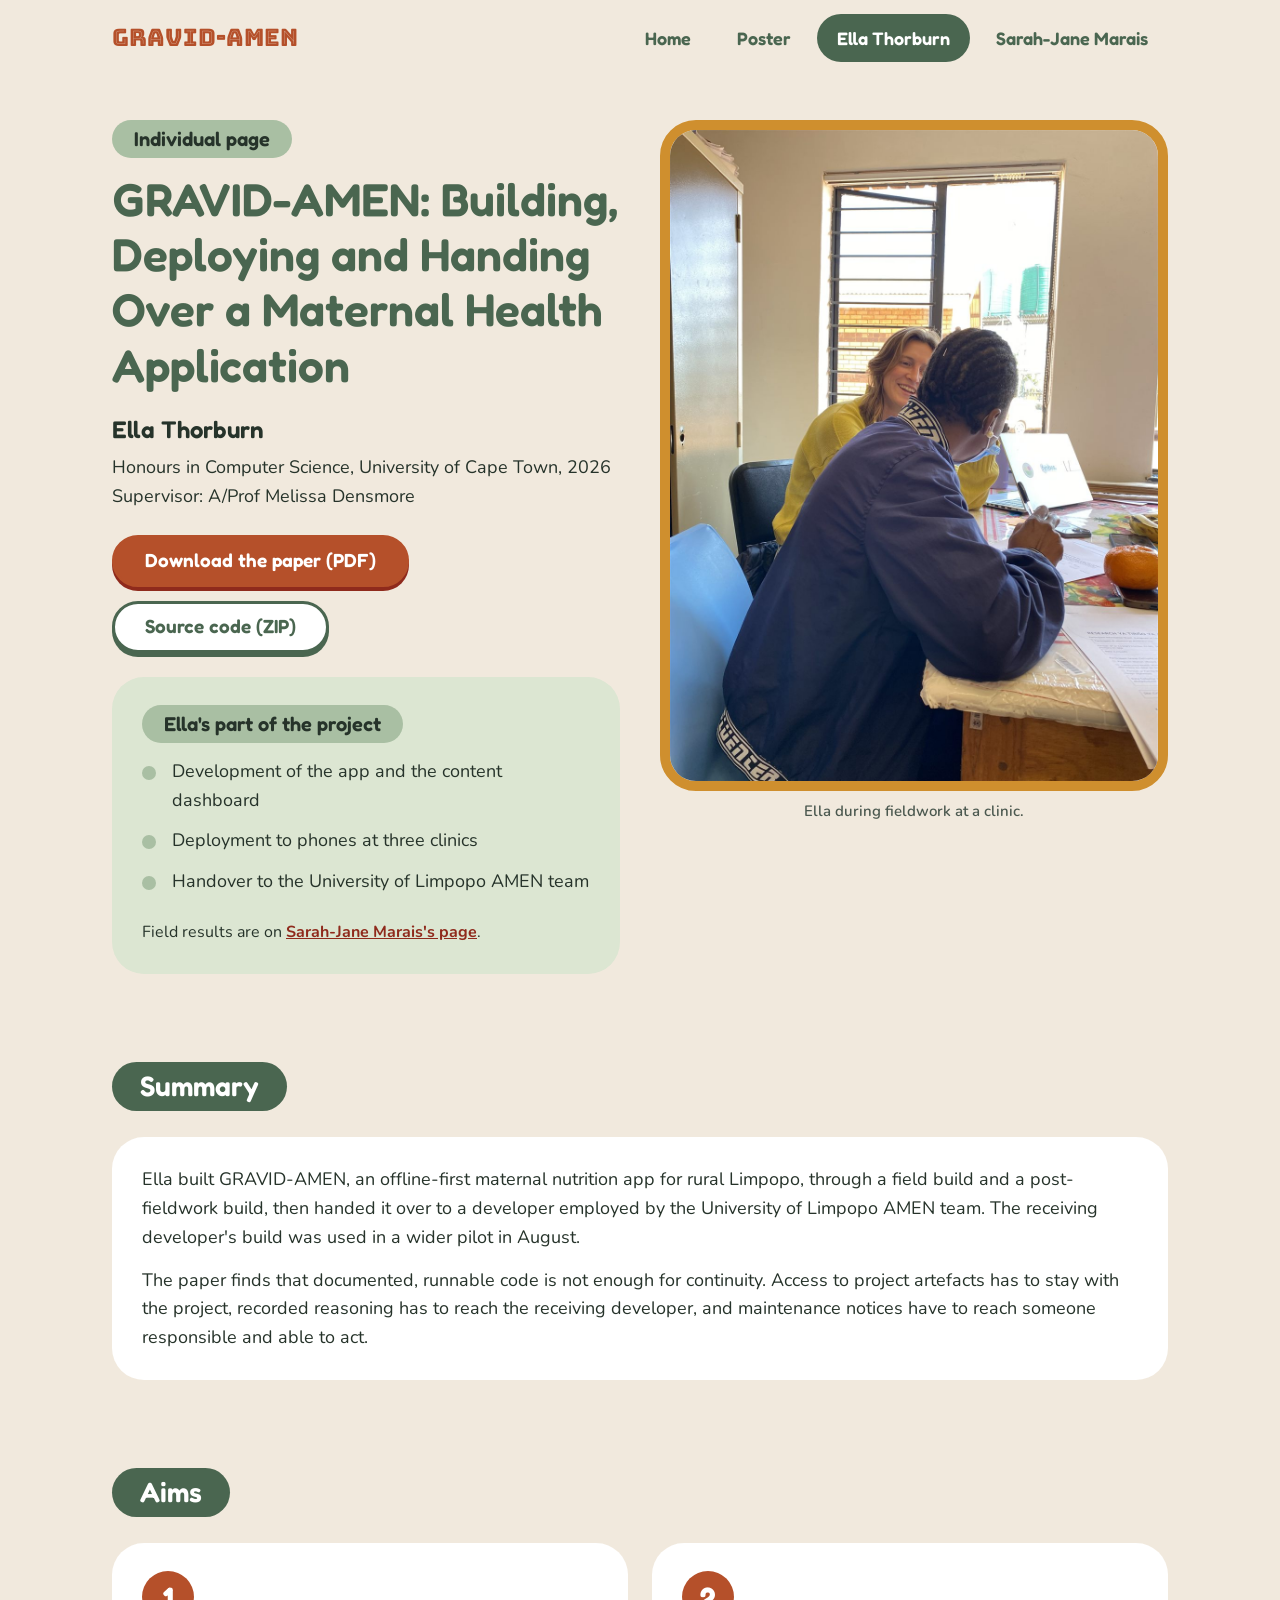
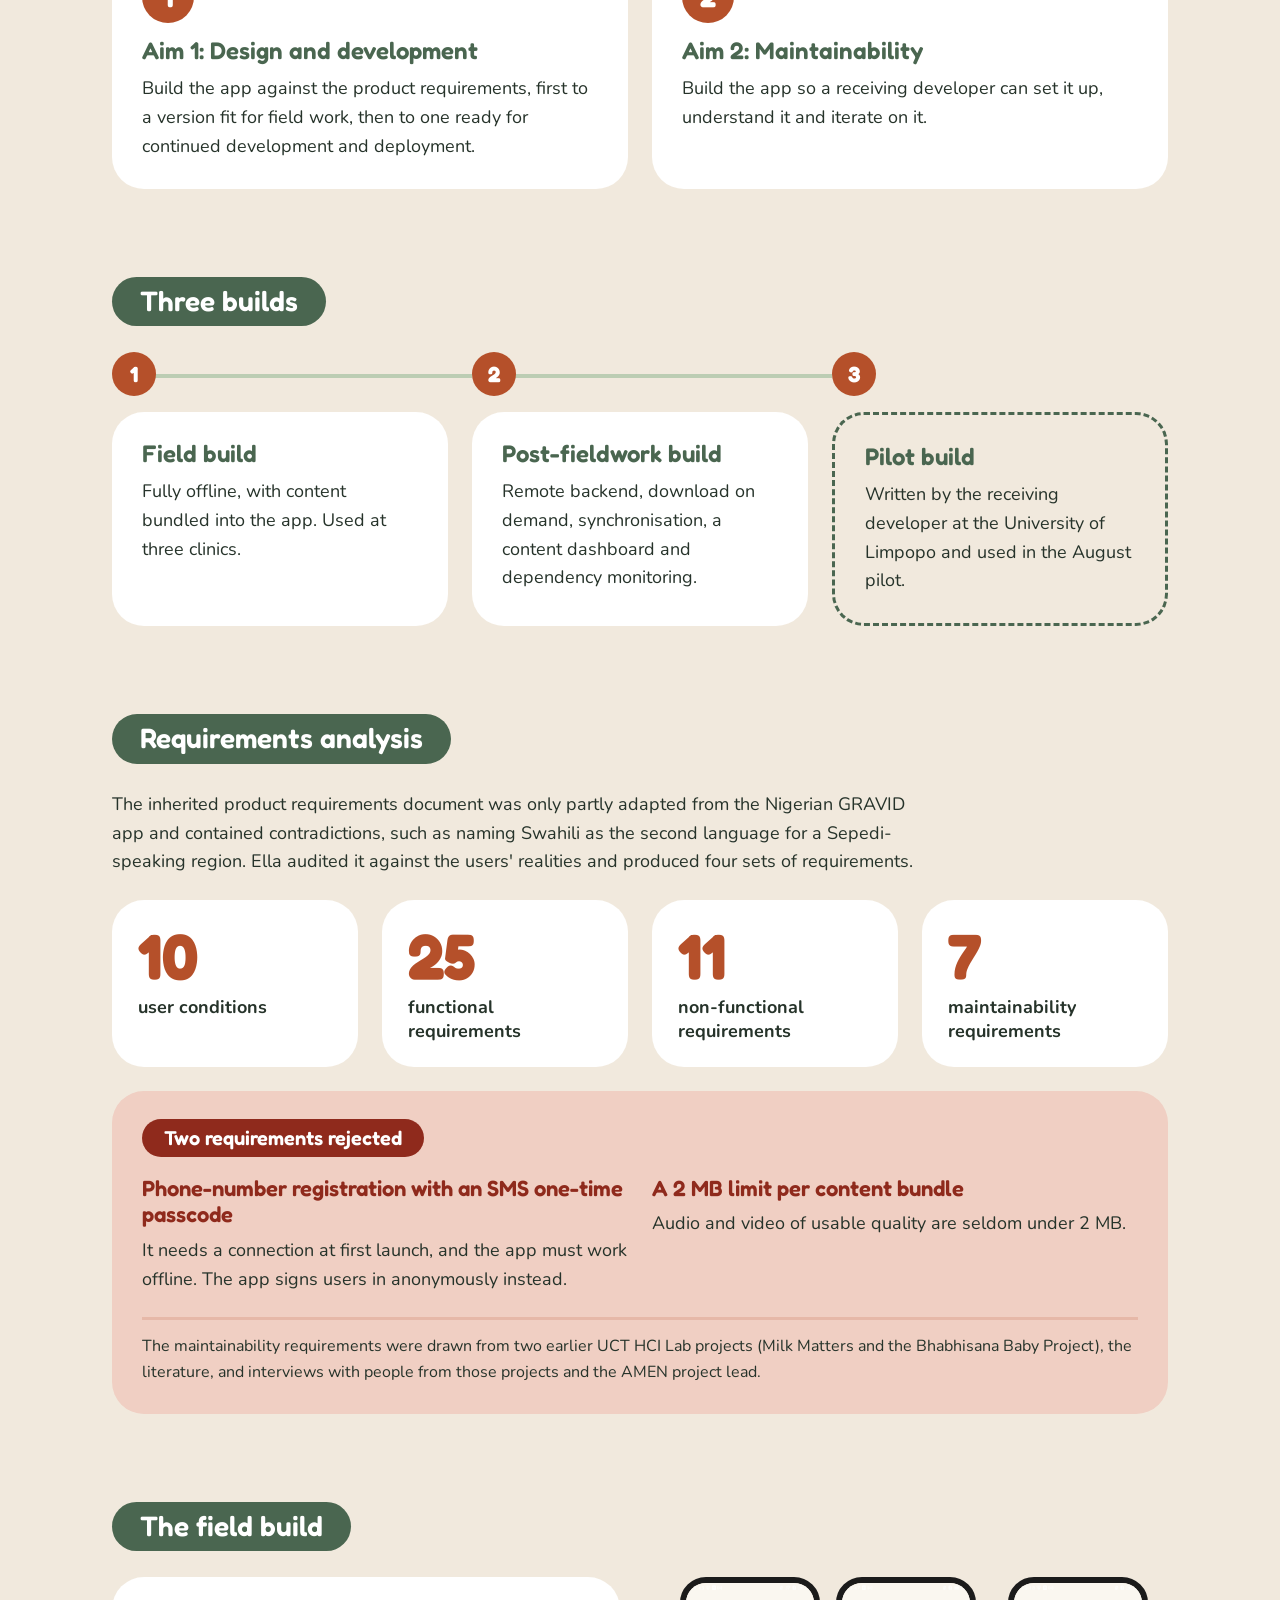
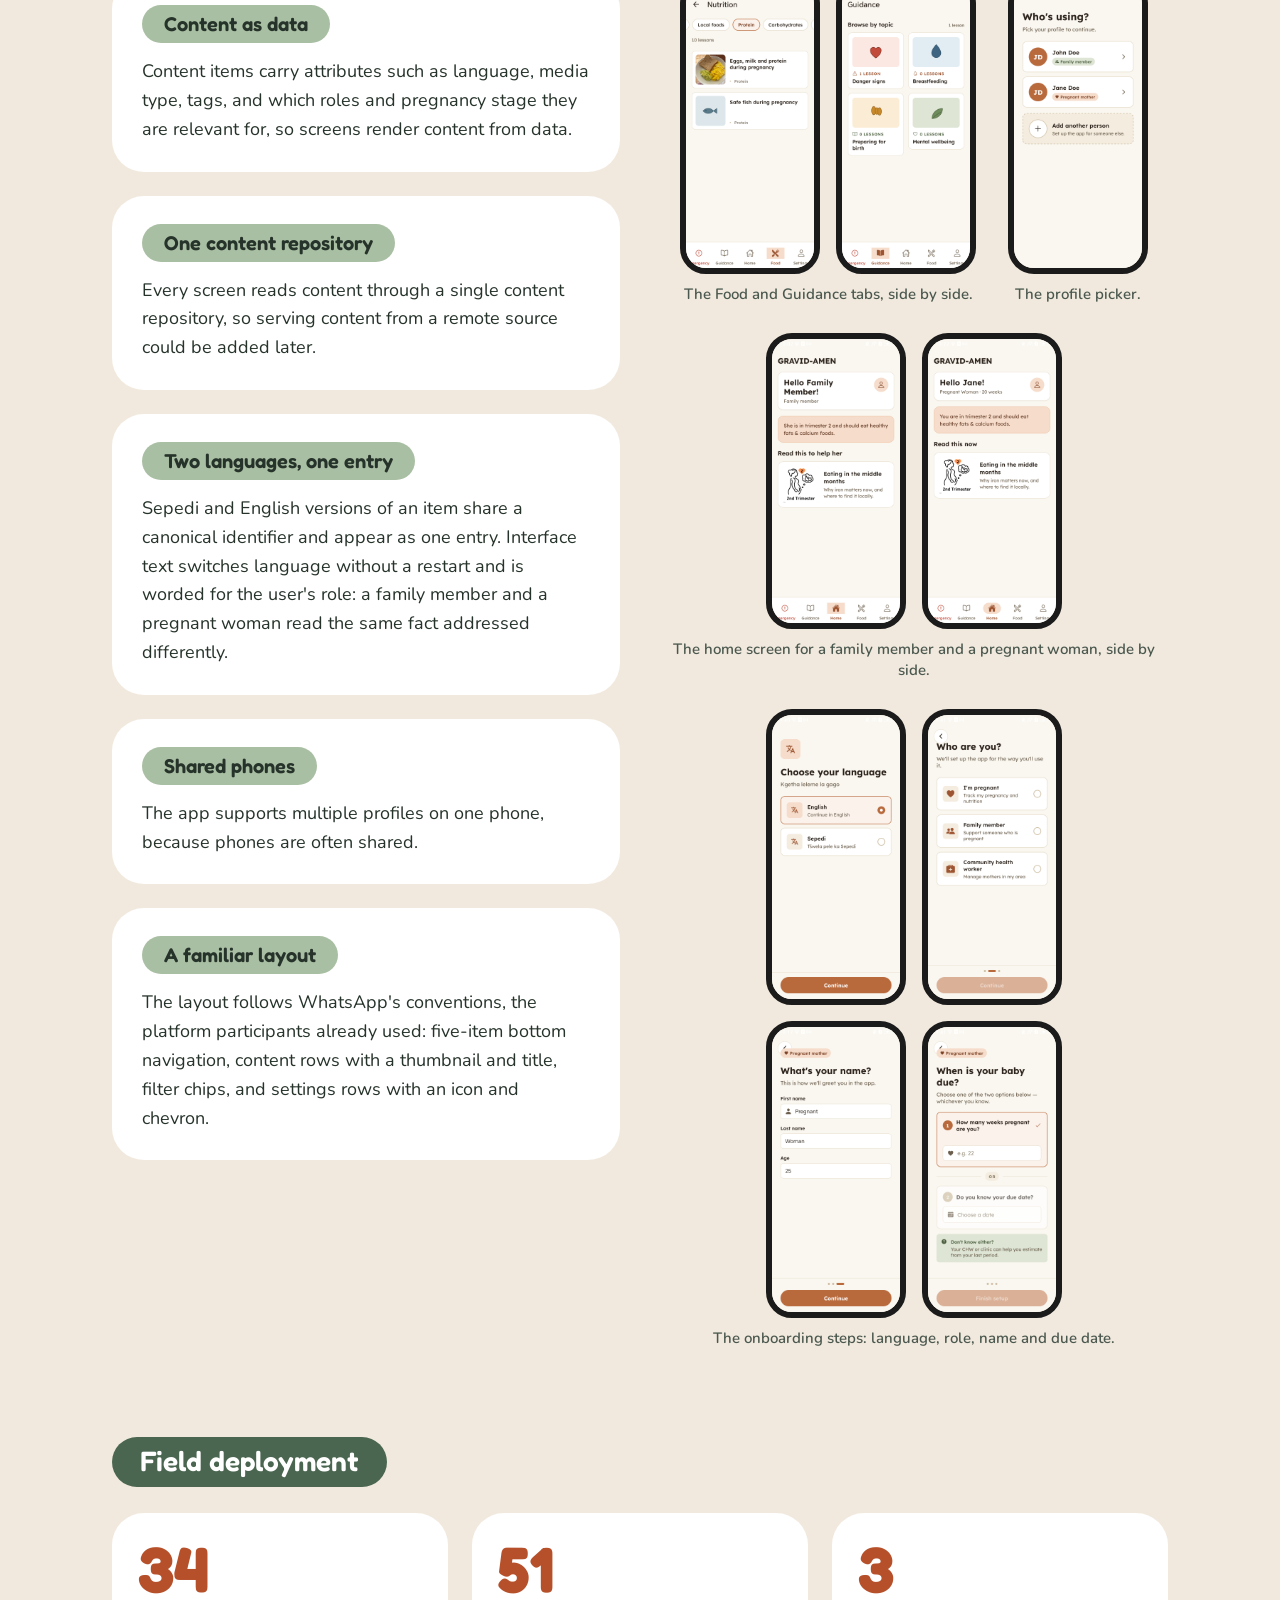
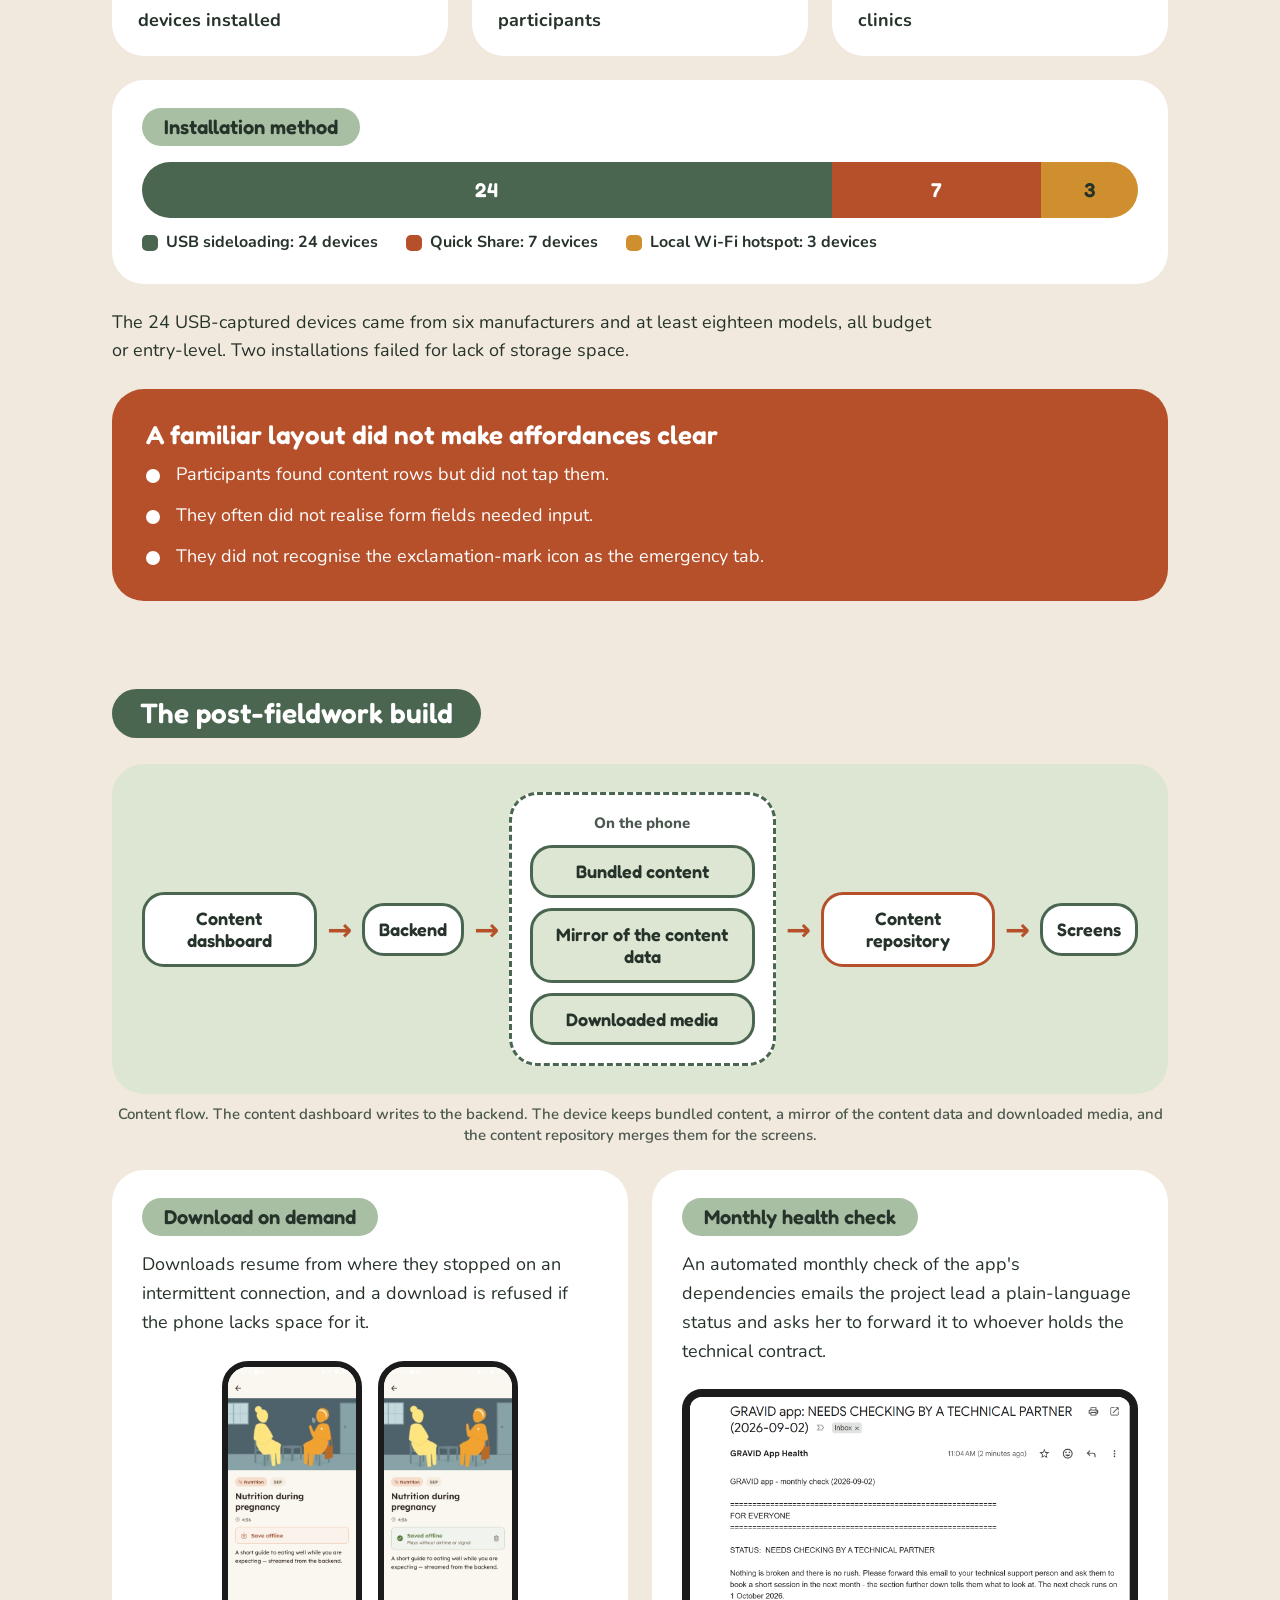
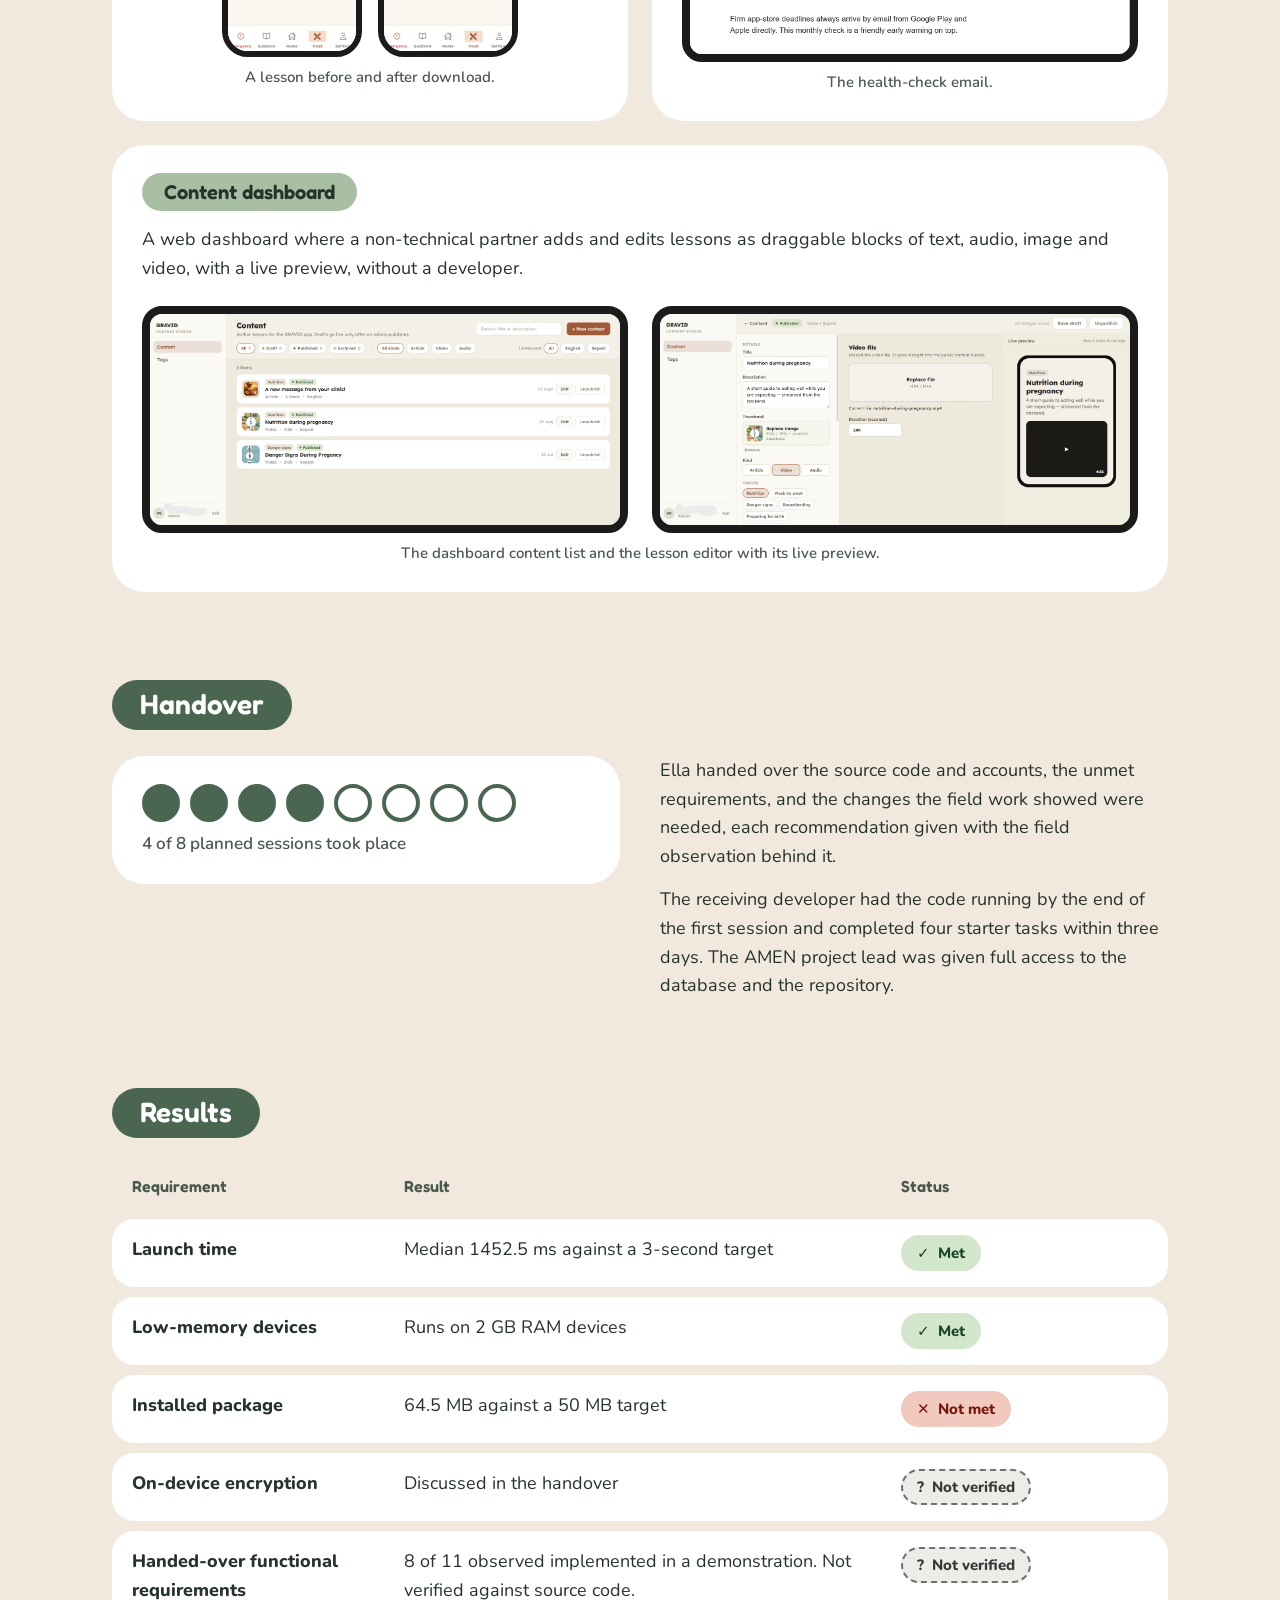
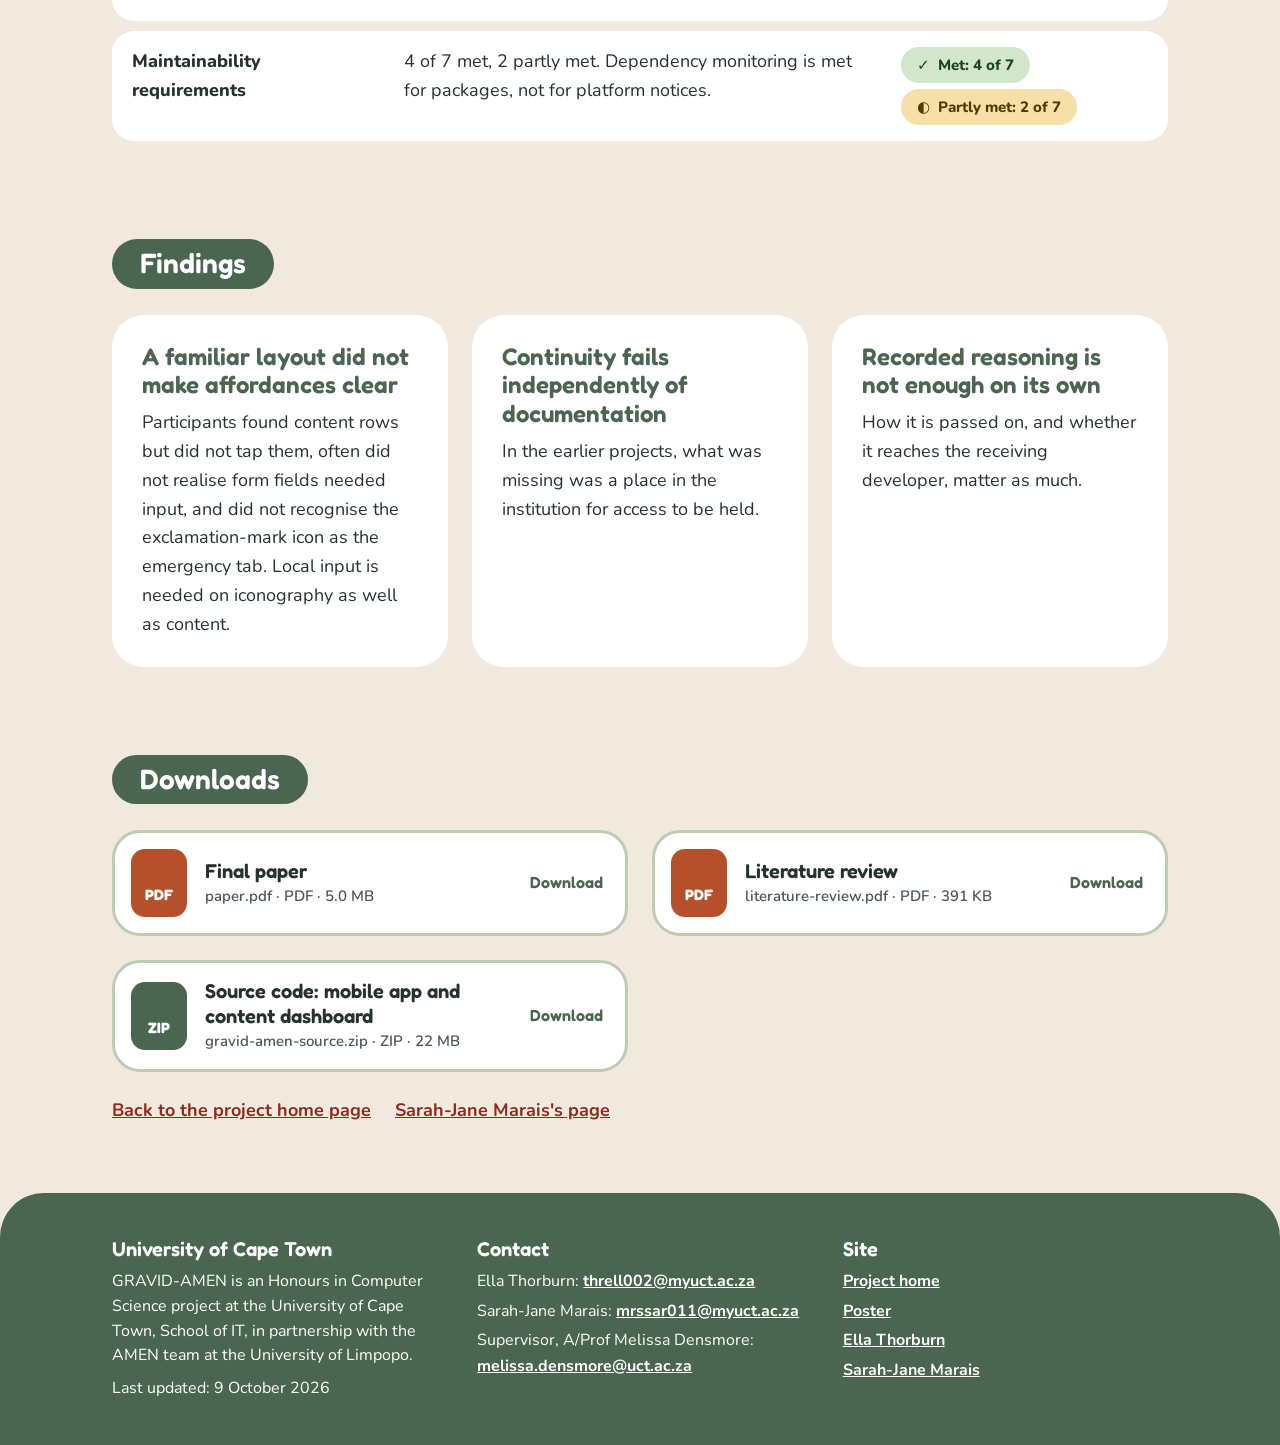
==== commit 94c6e2cf: "ella final changes" ====
--- a/ella/index.html
+++ b/ella/index.html
@@ -44,10 +44,9 @@
 <p>Honours in Computer Science, University of Cape Town, 2026<br>Supervisor: A/Prof Melissa Densmore</p>
 <div class="row mt">
 <a class="btn primary" href="docs/paper.pdf">Download the paper (PDF)</a>
-<a class="btn secondary" href="#downloads">Source code (ZIP)</a>
-</div>
-</div>
-<div class="card soft centre">
+<a class="btn secondary" href="../downloads/gravid-amen-source.zip" download>Source code (ZIP)</a>
+</div>
+<div class="card soft mt">
 <h2 class="pill-sub">Ella's part of the project</h2>
 <ul class="dots">
 <li>Development of the app and the content dashboard</li>
@@ -56,6 +55,11 @@
 </ul>
 <p class="small mt">Field results are on <a class="lnk" href="../sarah/index.html">Sarah-Jane Marais's page</a>.</p>
 </div>
+</div>
+<figure class="fig fig-narrow">
+<div class="photo"><img src="../images/ella-fieldwork.jpg" alt="Ella smiling at a table during fieldwork at a clinic, talking with a participant who is filling in a form" width="1050" height="1400"></div>
+<figcaption class="cap">Ella during fieldwork at a clinic.</figcaption>
+</figure>
 </div>
 </div>
 </section>
@@ -268,9 +272,7 @@
 <h3 class="pill-sub">Monthly health check</h3>
 <p>An automated monthly check of the app's dependencies emails the project lead a plain-language status and asks her to forward it to whoever holds the technical contract.</p>
 <figure class="fig mt">
-<!-- Screenshot to be supplied: replace this div with
-     <a class="win shot" href="../images/health-check-email.png"><img src="../images/health-check-email.png" alt="..." width="..." height="..."></a> -->
-<div class="win tall" role="img" aria-label="Screenshot of the health-check email">Screenshot placeholder: health-check email</div>
+<a class="win shot" href="../images/health-check-email.png"><img src="../images/health-check-email.png" alt="The health-check email, subject 'GRAVID app: NEEDS CHECKING BY A TECHNICAL PARTNER', with the status in plain language and a request to forward it to a technical support person to book a short session in the next month" width="752" height="438"></a>
 <figcaption class="cap">The health-check email.</figcaption>
 </figure>
 </div>
@@ -360,8 +362,7 @@
 <div class="g2">
 <a class="dl" href="docs/paper.pdf"><span class="dl-ico" aria-hidden="true">PDF</span><span class="dl-txt"><span class="dl-name">Final paper</span><span class="dl-meta">paper.pdf · PDF · 5.0 MB</span></span><span class="dl-go">Download</span></a>
 <a class="dl" href="docs/literature-review.pdf"><span class="dl-ico" aria-hidden="true">PDF</span><span class="dl-txt"><span class="dl-name">Literature review</span><span class="dl-meta">literature-review.pdf · PDF · 391 KB</span></span><span class="dl-go">Download</span></a>
-<a class="dl" href="../downloads/gravid-amen-app.zip"><span class="dl-ico zip" aria-hidden="true">ZIP</span><span class="dl-txt"><span class="dl-name">Mobile app source code</span><span class="dl-meta">gravid-amen-app.zip · ZIP · [size]</span></span><span class="dl-go">Download</span></a>
-<a class="dl" href="../downloads/content-dashboard.zip"><span class="dl-ico zip" aria-hidden="true">ZIP</span><span class="dl-txt"><span class="dl-name">Content dashboard source code</span><span class="dl-meta">content-dashboard.zip · ZIP · [size]</span></span><span class="dl-go">Download</span></a>
+<a class="dl" href="../downloads/gravid-amen-source.zip" download><span class="dl-ico zip" aria-hidden="true">ZIP</span><span class="dl-txt"><span class="dl-name">Source code: mobile app and content dashboard</span><span class="dl-meta">gravid-amen-source.zip · ZIP · 22 MB</span></span><span class="dl-go">Download</span></a>
 </div>
 <!-- If the content dashboard is hosted, uncomment this block and set the address:
 <div class="mt narrow">
